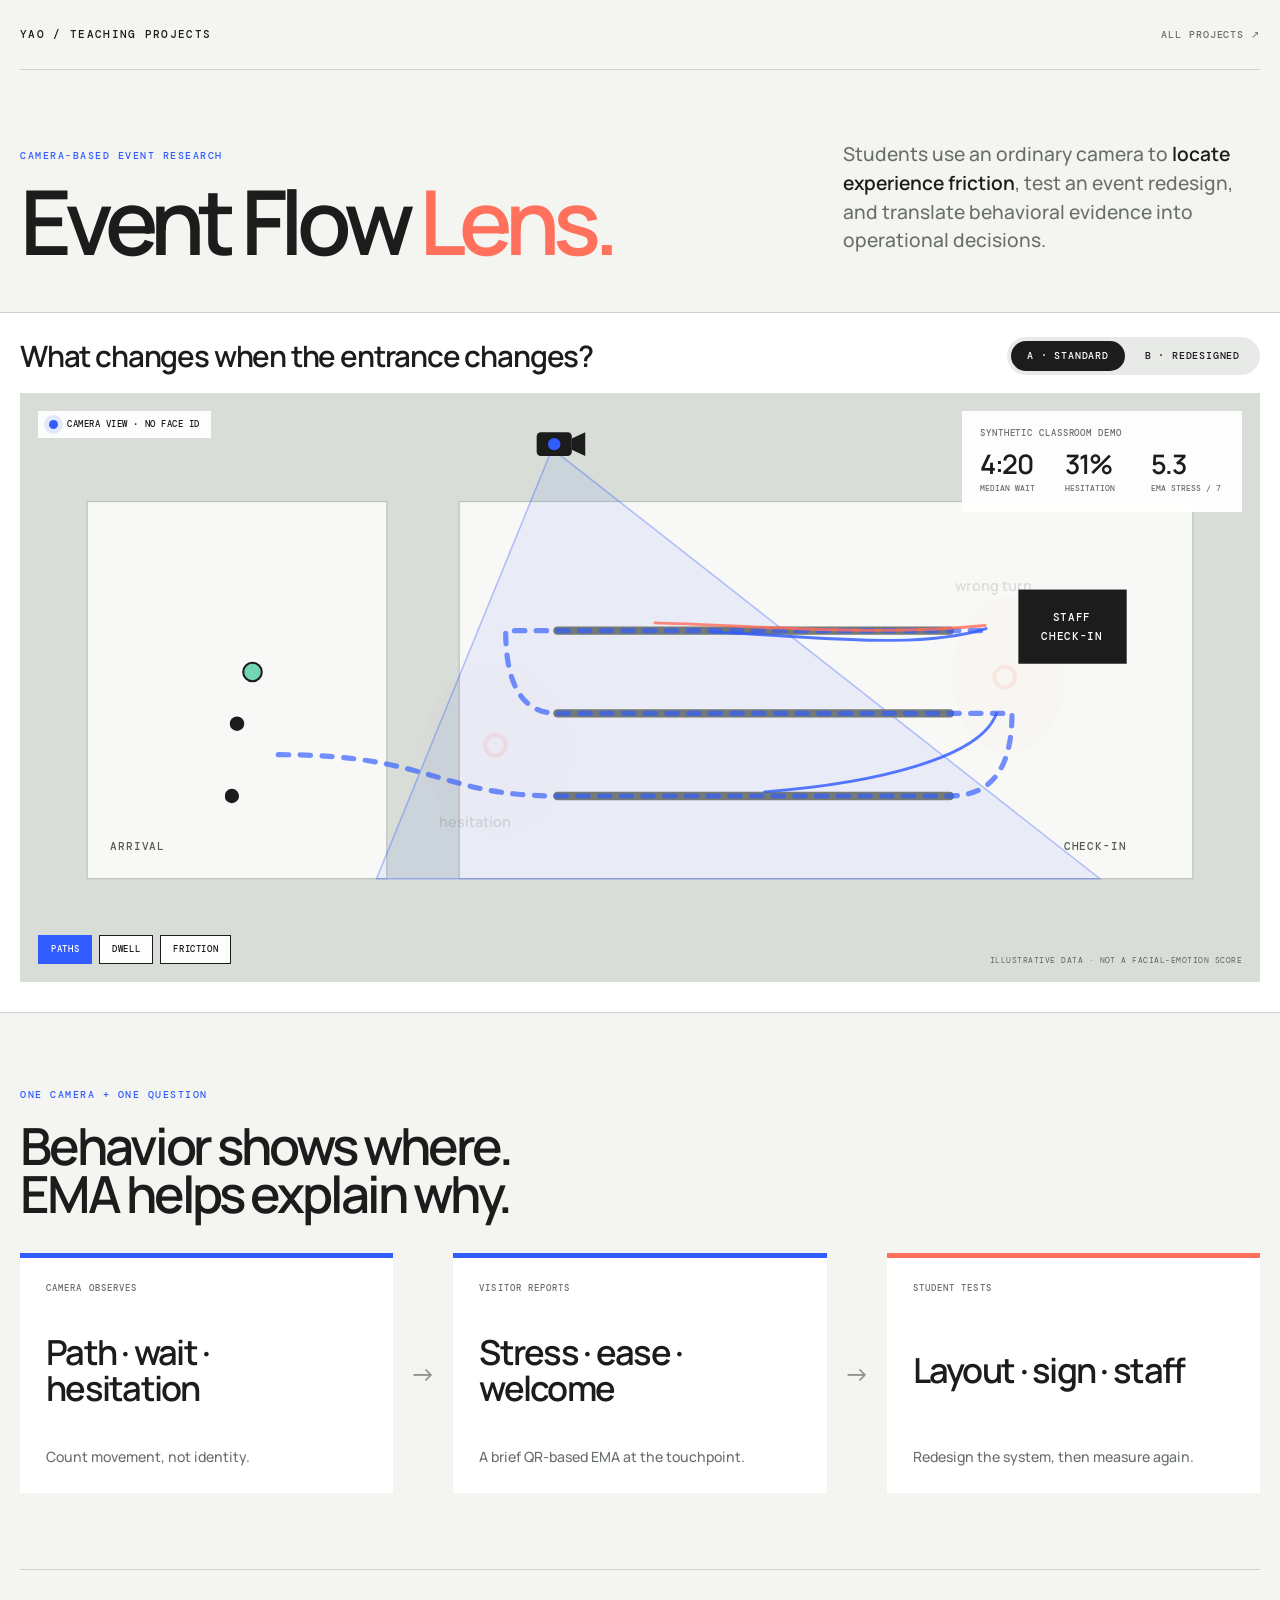
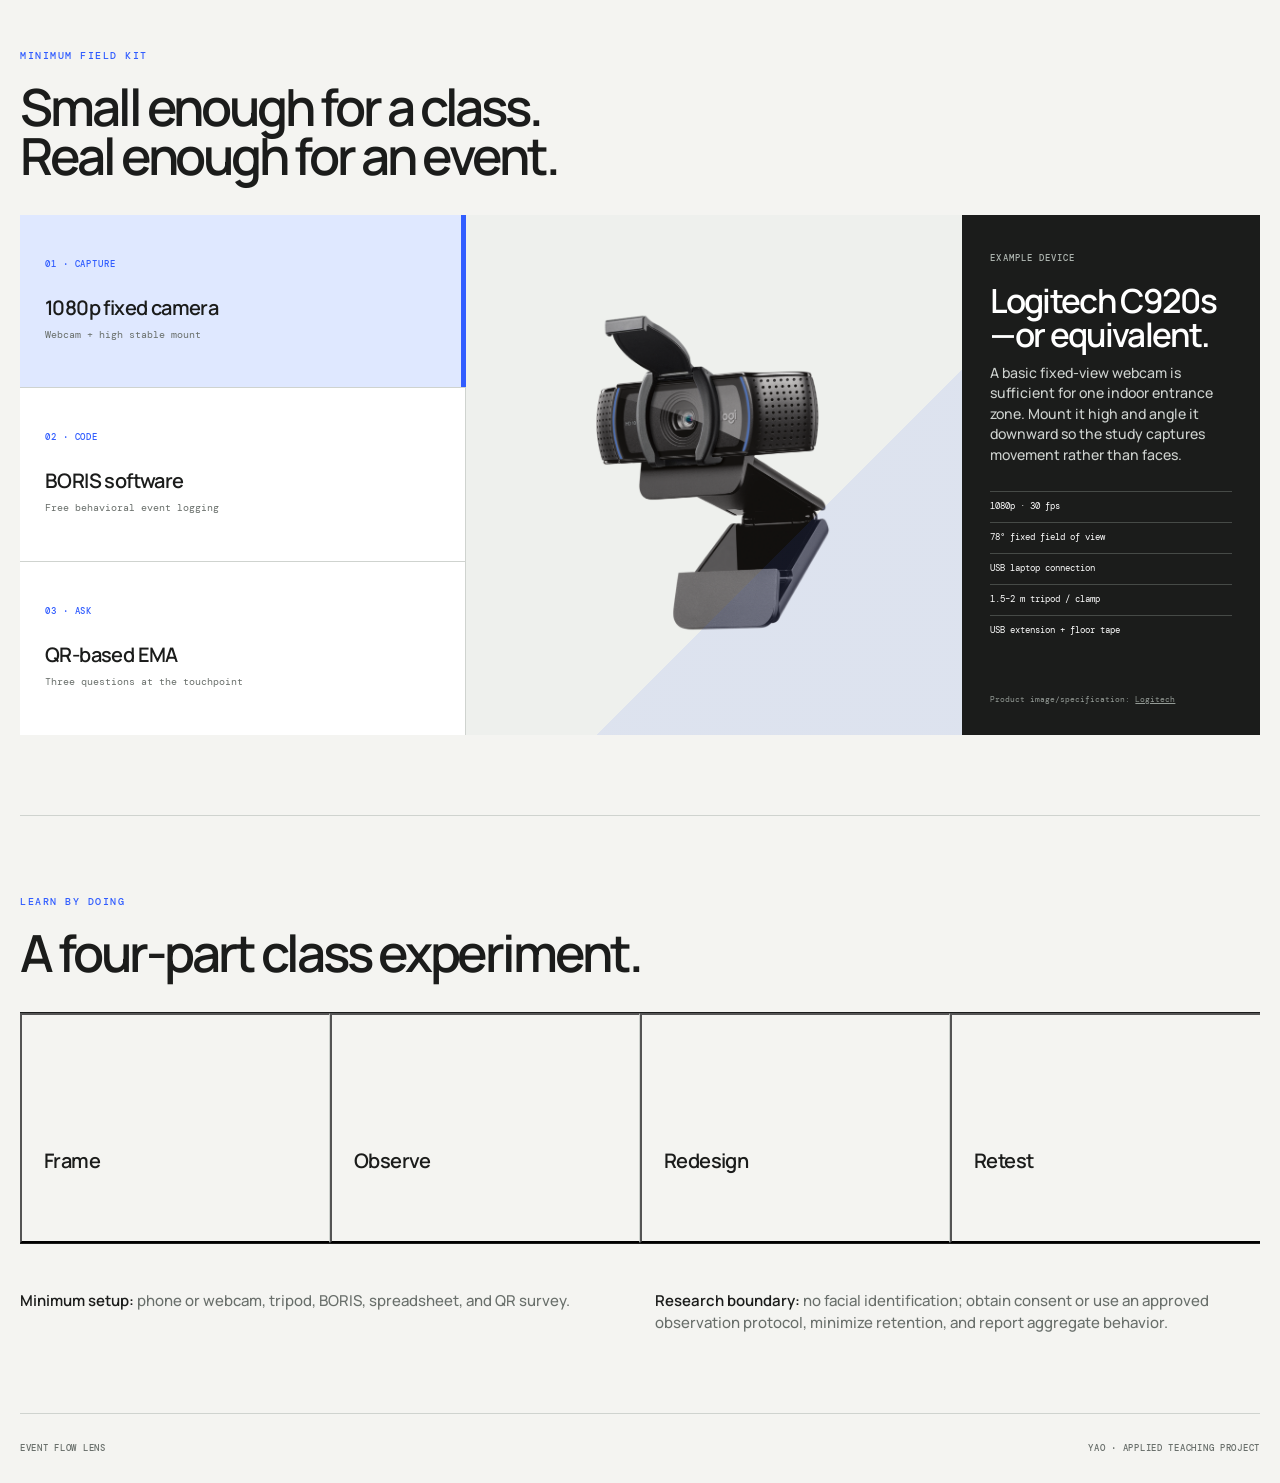
==== event-flow-lens/index.html @ 6ca7203f "Add accessible experience and event flow teaching labs" ====
<!doctype html>
<html lang="en">
<head>
  <meta charset="utf-8">
  <meta name="viewport" content="width=device-width, initial-scale=1">
  <meta name="description" content="Event Flow Lens is a camera-based teaching project for measuring visitor flow, experience friction, and event redesign outcomes.">
  <title>Event Flow Lens — Yao</title>
  <style>
    @import url('https://fonts.googleapis.com/css2?family=DM+Mono:wght@400;500&family=Manrope:wght@400;500;600;700&display=swap');
    :root{--ink:#1b1c1b;--muted:#696f6b;--paper:#f4f4f1;--white:#fff;--line:#cfd3cf;--blue:#315dff;--coral:#ff705d;--mint:#72d6b2;--soft-blue:#dfe8ff;--soft-coral:#ffe1dc}
    *{box-sizing:border-box}
    html{scroll-behavior:smooth}
    body{margin:0;background:var(--paper);color:var(--ink);font:500 15px/1.45 Manrope,Arial,sans-serif}
    button,a{font:inherit}
    button{color:inherit}
    .page{width:min(1380px,calc(100% - 40px));margin:auto}
    .topbar{height:70px;display:flex;align-items:center;justify-content:space-between;border-bottom:1px solid var(--line)}
    .brand{color:inherit;text-decoration:none;font:500 11px/1 DM Mono,monospace;letter-spacing:.12em;text-transform:uppercase}
    .back{color:var(--muted);text-decoration:none;font:500 10px/1 DM Mono,monospace;letter-spacing:.09em;text-transform:uppercase}
    .back:hover,.back:focus-visible{color:var(--ink)}
    .hero{display:grid;grid-template-columns:minmax(0,1.3fr) minmax(260px,.7fr);gap:48px;align-items:end;padding:70px 0 52px}
    .eyebrow{margin:0 0 20px;font:500 10px/1.2 DM Mono,monospace;letter-spacing:.15em;text-transform:uppercase;color:var(--blue)}
    h1{margin:0;max-width:850px;font-size:clamp(3.2rem,7vw,7.5rem);line-height:.87;letter-spacing:-.075em;font-weight:600}
    h1 span{color:var(--coral)}
    .hero-copy{max-width:440px;margin:0 0 5px;color:var(--muted);font-size:clamp(1rem,1.5vw,1.28rem);line-height:1.5}
    .hero-copy strong{color:var(--ink);font-weight:600}

    .lab{background:var(--white);border-top:1px solid var(--line);border-bottom:1px solid var(--line)}
    .lab-inner{padding:24px 0 30px}
    .lab-head{display:flex;justify-content:space-between;align-items:center;gap:20px;margin-bottom:18px}
    .question{margin:0;font-size:clamp(1.35rem,2.3vw,2.15rem);line-height:1.1;letter-spacing:-.04em;font-weight:600}
    .toggle{display:flex;gap:4px;background:#e8eae7;padding:4px;border-radius:999px}
    .toggle button{border:0;background:transparent;border-radius:999px;padding:10px 16px;cursor:pointer;font:500 10px/1 DM Mono,monospace;letter-spacing:.08em;text-transform:uppercase}
    .toggle button[aria-pressed="true"]{background:var(--ink);color:#fff}
    .stage{position:relative;min-height:570px;background:#e9ece8;overflow:hidden;isolation:isolate}
    .stage svg{display:block;width:100%;height:auto;min-height:570px}
    .zone{fill:#f8f8f6;stroke:#bdc4be;stroke-width:1.2}
    .road{fill:#d8ddd8}
    .barrier{stroke:#747b76;stroke-width:8;stroke-linecap:round}
    .barrier-soft{stroke:#aab0ab;stroke-width:4;stroke-linecap:round}
    .route{fill:none;stroke:var(--blue);stroke-width:5;stroke-linecap:round;stroke-dasharray:10 11;opacity:.68}
    .route.access{stroke:var(--mint);stroke-width:7}
    .path-person{fill:none;stroke:var(--blue);stroke-width:2.8;stroke-linecap:round;opacity:.82;stroke-dasharray:520;stroke-dashoffset:520;animation:draw-path 4.6s ease-in-out infinite}
    .path-person.alt{stroke:var(--coral);animation-delay:-1.55s}
    .path-person.third{animation-delay:-3.05s}
    .camera-cone{fill:rgba(49,93,255,.08);stroke:rgba(49,93,255,.35);stroke-width:1.5}
    .camera-body{fill:var(--ink)}
    .camera-lens{fill:var(--blue)}
    .sign{fill:var(--blue)}
    .sign-text{fill:#fff;font:500 11px DM Mono,monospace;letter-spacing:.06em}
    .map-label{fill:#555c57;font:500 11px DM Mono,monospace;letter-spacing:.08em}
    .map-note{fill:var(--ink);font:600 14px Manrope,Arial,sans-serif}
    .flow-dot{fill:var(--ink)}
    .wheel{fill:var(--mint);stroke:var(--ink);stroke-width:2}
    .friction-ring{fill:none;stroke:var(--coral);stroke-width:4;animation:ring 2.2s ease-out infinite;transform-origin:center}
    .dwell{fill:var(--coral);opacity:.16}
    .standard-only,.redesign-only{transition:opacity .35s ease,transform .45s ease}
    .stage[data-mode="standard"] .redesign-only{opacity:0;pointer-events:none;transform:translateY(8px)}
    .stage[data-mode="redesign"] .standard-only{opacity:0;pointer-events:none;transform:translateY(8px)}
    .stage[data-layer="paths"] .dwell-layer,.stage[data-layer="paths"] .friction-layer{opacity:.12}
    .stage[data-layer="dwell"] .paths-layer,.stage[data-layer="dwell"] .friction-layer{opacity:.12}
    .stage[data-layer="friction"] .paths-layer,.stage[data-layer="friction"] .dwell-layer{opacity:.12}
    .paths-layer,.dwell-layer,.friction-layer{transition:opacity .25s}
    .map-controls{position:absolute;z-index:4;left:18px;bottom:18px;display:flex;gap:7px;flex-wrap:wrap}
    .layer-button{border:1px solid var(--ink);background:rgba(255,255,255,.93);padding:9px 12px;cursor:pointer;font:500 9px/1 DM Mono,monospace;letter-spacing:.07em;text-transform:uppercase}
    .layer-button[aria-pressed="true"]{background:var(--blue);border-color:var(--blue);color:#fff}
    .camera-key{position:absolute;z-index:4;top:18px;left:18px;display:flex;align-items:center;gap:9px;background:rgba(255,255,255,.93);padding:9px 11px;font:500 9px/1 DM Mono,monospace;letter-spacing:.06em;text-transform:uppercase}
    .camera-key i{width:9px;height:9px;border-radius:50%;background:var(--blue);box-shadow:0 0 0 5px rgba(49,93,255,.12)}
    .readout{position:absolute;z-index:4;right:18px;top:18px;width:min(280px,calc(100% - 36px));background:rgba(255,255,255,.95);padding:18px}
    .readout-label{margin:0 0 13px;color:var(--muted);font:500 9px/1 DM Mono,monospace;letter-spacing:.1em;text-transform:uppercase}
    .metrics{display:grid;grid-template-columns:repeat(3,1fr);gap:12px}
    .metric b{display:block;font-size:clamp(1.15rem,2.1vw,1.75rem);line-height:1;letter-spacing:-.05em;font-weight:600}
    .metric small{display:block;margin-top:6px;color:var(--muted);font:500 8px/1.2 DM Mono,monospace;text-transform:uppercase}
    .demo-note{position:absolute;right:18px;bottom:18px;color:#606661;font:400 8px/1 DM Mono,monospace;letter-spacing:.06em;text-transform:uppercase}
    @keyframes draw-path{0%{stroke-dashoffset:520;opacity:0}15%{opacity:.85}62%,100%{stroke-dashoffset:0}}
    @keyframes ring{0%{r:10;opacity:1}80%,100%{r:28;opacity:0}}

    .bridge{padding:76px 0}
    .bridge h2,.teach h2{margin:0 0 36px;font-size:clamp(2rem,4vw,4rem);line-height:.94;letter-spacing:-.06em;font-weight:600}
    .evidence{display:grid;grid-template-columns:1fr 60px 1fr 60px 1fr;align-items:stretch}
    .evidence-block{min-height:240px;padding:26px;background:var(--white);display:flex;flex-direction:column;justify-content:space-between;border-top:5px solid var(--blue)}
    .evidence-block:nth-of-type(3){border-color:var(--coral)}
    .evidence-block:nth-of-type(5){border-color:var(--mint)}
    .evidence-kicker{font:500 9px/1 DM Mono,monospace;letter-spacing:.12em;text-transform:uppercase;color:var(--muted)}
    .evidence-big{margin:0;font-size:clamp(1.45rem,2.7vw,2.5rem);line-height:1.05;letter-spacing:-.05em;font-weight:600}
    .evidence-small{color:var(--muted);font-size:.88rem}
    .arrow{display:grid;place-items:center;font-size:1.6rem;color:#8e948f}

    .kit{padding:80px 0;border-top:1px solid var(--line)}
    .kit h2{margin:0 0 36px;font-size:clamp(2rem,4vw,4rem);line-height:.94;letter-spacing:-.06em;font-weight:600}
    .kit-layout{display:grid;grid-template-columns:minmax(260px,.72fr) minmax(0,1.28fr);min-height:520px;background:var(--white)}
    .kit-menu{display:flex;flex-direction:column;border-right:1px solid var(--line)}
    .kit-button{position:relative;flex:1;min-height:140px;padding:24px 25px;border:0;border-bottom:1px solid var(--line);background:transparent;text-align:left;cursor:pointer}
    .kit-button:last-child{border-bottom:0}
    .kit-button:hover,.kit-button:focus-visible,.kit-button[aria-pressed="true"]{background:var(--soft-blue)}
    .kit-button[aria-pressed="true"]:after{content:"";position:absolute;right:-1px;top:0;bottom:0;width:5px;background:var(--blue)}
    .kit-number{display:block;margin-bottom:24px;color:var(--blue);font:500 9px/1 DM Mono,monospace;letter-spacing:.1em}
    .kit-button b{display:block;font-size:1.25rem;font-weight:600;letter-spacing:-.03em}
    .kit-button small{display:block;margin-top:6px;color:var(--muted);font:400 10px/1.45 DM Mono,monospace}
    .kit-view{position:relative;min-height:520px;overflow:hidden;background:#eceeeb}
    .kit-panel{position:absolute;inset:0;display:grid;grid-template-columns:minmax(0,1.25fr) minmax(240px,.75fr);opacity:0;pointer-events:none;transform:translateY(10px);transition:opacity .3s,transform .45s}
    .kit-panel.is-active{opacity:1;pointer-events:auto;transform:none}
    .kit-photo{position:relative;min-height:520px;display:grid;place-items:center;overflow:hidden;background:#eef0ed}
    .kit-photo img{display:block;width:100%;height:100%;object-fit:contain;padding:34px}
    .kit-photo.software img{object-fit:cover;object-position:center top;padding:0}
    .kit-photo:after{content:"";position:absolute;inset:0;pointer-events:none;background:linear-gradient(135deg,transparent 64%,rgba(49,93,255,.09) 64%)}
    .kit-details{padding:30px 28px;display:flex;flex-direction:column;justify-content:space-between;background:var(--ink);color:#fff}
    .kit-type{font:500 9px/1 DM Mono,monospace;letter-spacing:.12em;text-transform:uppercase;color:#aeb5b0}
    .kit-details h3{margin:18px 0 12px;font-size:clamp(1.5rem,2.6vw,2.45rem);line-height:1;letter-spacing:-.05em;font-weight:600}
    .kit-details p{margin:0;color:#cdd1ce;font-size:.88rem}
    .specs{margin:26px 0 0;padding:0;list-style:none;font:400 9px/1.55 DM Mono,monospace;color:#fff}
    .specs li{padding:8px 0;border-top:1px solid #464a47}
    .source{color:#949b96;font:400 8px/1.4 DM Mono,monospace}
    .source a{color:inherit}
    .phone{width:230px;height:410px;border:10px solid var(--ink);border-radius:31px;background:#fff;box-shadow:18px 22px 0 var(--soft-coral);display:flex;flex-direction:column;align-items:center;justify-content:center;gap:23px}
    .phone:before{content:"";width:62px;height:7px;border-radius:99px;background:var(--ink)}
    .qr{width:116px;height:116px;background:conic-gradient(from 90deg at 25% 25%,var(--ink) 0 25%,transparent 0 50%,var(--ink) 0 75%,transparent 0),conic-gradient(from 0deg at 75% 75%,var(--ink) 0 25%,transparent 0 50%,var(--ink) 0 75%,transparent 0);background-size:29px 29px;border:8px solid #fff;box-shadow:0 0 0 2px var(--ink)}
    .phone span{font:500 10px/1.5 DM Mono,monospace;text-align:center;letter-spacing:.05em}
    .teach{padding:80px 0;border-top:1px solid var(--line)}
    .steps{display:grid;grid-template-columns:repeat(4,1fr);border-top:1px solid var(--ink);border-bottom:1px solid var(--ink)}
    .step{min-height:230px;padding:24px 22px;border-right:1px solid var(--line);cursor:pointer;background:transparent;text-align:left}
    .step:last-child{border-right:0}
    .step:hover,.step:focus-visible,.step[aria-expanded="true"]{background:var(--white)}
    .step-no{display:block;margin-bottom:65px;font:500 10px/1 DM Mono,monospace;color:var(--blue)}
    .step b{display:block;font-size:1.25rem;letter-spacing:-.03em;font-weight:600}
    .step span{display:block;max-height:0;margin-top:0;overflow:hidden;color:var(--muted);font-size:.86rem;opacity:0;transition:max-height .3s,opacity .3s,margin .3s}
    .step[aria-expanded="true"] span{max-height:90px;margin-top:10px;opacity:1}
    .method{display:grid;grid-template-columns:1fr 1fr;gap:30px;margin-top:46px}
    .method p{margin:0;color:var(--muted);max-width:610px}
    .method strong{color:var(--ink);font-weight:600}
    .footer{height:70px;display:flex;justify-content:space-between;align-items:center;border-top:1px solid var(--line);font:500 9px/1 DM Mono,monospace;color:var(--muted);letter-spacing:.08em;text-transform:uppercase}

    @media(max-width:900px){.hero{grid-template-columns:1fr}.stage{min-height:520px}.stage svg{min-height:520px}.evidence{grid-template-columns:1fr}.arrow{height:42px;transform:rotate(90deg)}.kit-layout{grid-template-columns:1fr}.kit-menu{display:grid;grid-template-columns:repeat(3,1fr);border-right:0;border-bottom:1px solid var(--line)}.kit-button{min-height:150px;border-right:1px solid var(--line);border-bottom:0}.kit-button:last-child{border-right:0}.kit-button[aria-pressed="true"]:after{left:0;right:0;top:auto;bottom:-1px;width:auto;height:5px}.steps{grid-template-columns:repeat(2,1fr)}.step:nth-child(2){border-right:0}.step:nth-child(-n+2){border-bottom:1px solid var(--line)}}
    @media(max-width:620px){.page{width:min(100% - 22px,1380px)}.hero{padding:46px 0 36px;gap:24px}.lab-head{align-items:flex-start;flex-direction:column}.stage{min-height:610px}.stage svg{min-height:610px;transform:scale(1.3);transform-origin:50% 63%}.readout{left:12px;right:12px;top:48px;width:auto}.camera-key{top:12px;left:12px}.metrics{gap:7px}.map-controls{left:12px;bottom:12px}.demo-note{display:none}.bridge,.kit,.teach{padding:55px 0}.kit-menu{grid-template-columns:1fr}.kit-button{min-height:auto;border-right:0;border-bottom:1px solid var(--line);padding:18px}.kit-number{margin-bottom:8px}.kit-layout,.kit-view,.kit-photo{min-height:690px}.kit-panel{grid-template-columns:1fr;grid-template-rows:390px 1fr}.kit-photo{min-height:390px}.kit-details{min-height:300px}.steps{grid-template-columns:1fr}.step{min-height:auto;border-right:0;border-bottom:1px solid var(--line)}.step:last-child{border-bottom:0}.step-no{margin-bottom:28px}.method{grid-template-columns:1fr}.footer{height:auto;padding:25px 0;gap:16px;align-items:flex-start;flex-direction:column}}
    @media(prefers-reduced-motion:reduce){*{animation:none!important;transition:none!important}html{scroll-behavior:auto}}
  </style>
</head>
<body>
  <div class="page">
    <header class="topbar"><a class="brand" href="../index.html">Yao / Teaching projects</a><a class="back" href="../index.html">All projects ↗</a></header>
    <section class="hero">
      <div><p class="eyebrow">Camera-based event research</p><h1>Event Flow <span>Lens.</span></h1></div>
      <p class="hero-copy">Students use an ordinary camera to <strong>locate experience friction</strong>, test an event redesign, and translate behavioral evidence into operational decisions.</p>
    </section>
  </div>

  <section class="lab" aria-labelledby="lab-question">
    <div class="page lab-inner">
      <div class="lab-head">
        <h2 class="question" id="lab-question">What changes when the entrance changes?</h2>
        <div class="toggle" aria-label="Entrance design">
          <button type="button" data-mode="standard" aria-pressed="true">A · Standard</button>
          <button type="button" data-mode="redesign" aria-pressed="false">B · Redesigned</button>
        </div>
      </div>
      <div class="stage" data-mode="standard" data-layer="paths">
        <div class="camera-key"><i aria-hidden="true"></i>Camera view · no face ID</div>
        <div class="readout" aria-live="polite">
          <p class="readout-label">Synthetic classroom demo</p>
          <div class="metrics">
            <div class="metric"><b id="waitValue">4:20</b><small>median wait</small></div>
            <div class="metric"><b id="hesitateValue">31%</b><small>hesitation</small></div>
            <div class="metric"><b id="stressValue">5.3</b><small>EMA stress / 7</small></div>
          </div>
        </div>
        <svg viewBox="0 0 1200 570" role="img" aria-labelledby="mapTitle mapDesc">
          <title id="mapTitle">Animated comparison of a standard and redesigned event entrance</title>
          <desc id="mapDesc">A top-down camera view shows visitor paths, dwell areas, hesitation, queue barriers, check-in, and an accessible route.</desc>
          <rect class="road" x="0" y="0" width="1200" height="570"/>
          <rect class="zone" x="65" y="105" width="290" height="365"/>
          <rect class="zone" x="425" y="105" width="710" height="365"/>
          <text class="map-label" x="87" y="442">ARRIVAL</text>
          <text class="map-label" x="1010" y="442">CHECK-IN</text>
          <polygon class="camera-cone" points="515,54 345,470 1045,470"/>
          <g transform="translate(500 38)"><rect class="camera-body" x="0" y="0" width="34" height="23" rx="4"/><circle class="camera-lens" cx="17" cy="11.5" r="6"/><path class="camera-body" d="M34 6l13-6v23l-13-6z"/></g>

          <g class="standard-only">
            <line class="barrier" x1="520" y1="390" x2="900" y2="390"/>
            <line class="barrier" x1="520" y1="310" x2="900" y2="310"/>
            <line class="barrier" x1="520" y1="230" x2="900" y2="230"/>
            <path class="route" d="M250 350 C400 350 405 390 520 390 L900 390 Q960 390 960 310 L520 310 Q470 310 470 230 L940 230"/>
            <g class="dwell-layer"><ellipse class="dwell" cx="462" cy="345" rx="72" ry="82"/><ellipse class="dwell" cx="957" cy="273" rx="55" ry="76"/></g>
            <g class="paths-layer">
              <path class="path-person" d="M210 320 C345 316 410 370 458 343 C505 315 476 268 528 247 C630 205 826 262 935 228"/>
              <path class="path-person alt" d="M205 390 C335 388 449 370 466 334 C485 293 429 281 470 245 C526 196 742 244 934 225"/>
              <path class="path-person third" d="M225 270 C360 270 411 315 458 338 C505 362 515 390 641 389 C774 389 927 363 945 310"/>
            </g>
            <g class="friction-layer"><circle class="friction-ring" cx="460" cy="341" r="10"/><text class="map-note" x="405" y="420">hesitation</text><circle class="friction-ring" cx="953" cy="275" r="10"/><text class="map-note" x="905" y="192">wrong turn</text></g>
            <circle class="flow-dot" cx="210" cy="320" r="7"/><circle class="flow-dot" cx="205" cy="390" r="7"/><circle class="wheel" cx="225" cy="270" r="9"/>
          </g>

          <g class="redesign-only">
            <line class="barrier-soft" x1="520" y1="355" x2="930" y2="355"/>
            <line class="barrier-soft" x1="520" y1="275" x2="930" y2="275"/>
            <rect class="sign" x="410" y="154" width="126" height="38" rx="3"/><text class="sign-text" x="473" y="178" text-anchor="middle">CHECK-IN →</text>
            <rect x="410" y="204" width="126" height="38" rx="3" fill="#72d6b2"/><text class="sign-text" x="473" y="228" text-anchor="middle" fill="#1b1c1b">ACCESS →</text>
            <path class="route" d="M215 335 C350 335 420 318 520 315 L940 315"/>
            <path class="route access" d="M220 410 C350 410 430 395 540 395 L940 395"/>
            <g class="dwell-layer"><ellipse cx="484" cy="323" rx="35" ry="36" fill="#315dff" opacity=".09"/></g>
            <g class="paths-layer">
              <path class="path-person" d="M210 300 C353 305 430 316 535 315 L940 315"/>
              <path class="path-person alt" d="M210 360 C350 355 443 335 540 335 L940 335"/>
              <path class="path-person third" d="M220 410 C350 410 430 395 540 395 L940 395"/>
            </g>
            <g class="friction-layer"><circle cx="482" cy="324" r="10" fill="#72d6b2"/><text class="map-note" x="438" y="375">clear choice</text></g>
            <circle class="flow-dot" cx="210" cy="300" r="7"/><circle class="flow-dot" cx="210" cy="360" r="7"/><circle class="wheel" cx="220" cy="410" r="9"/>
          </g>
          <rect x="966" y="190" width="105" height="72" fill="#1b1c1b"/><text class="sign-text" x="1018" y="221" text-anchor="middle">STAFF</text><text class="sign-text" x="1018" y="239" text-anchor="middle">CHECK-IN</text>
        </svg>
        <div class="map-controls" aria-label="Evidence layer">
          <button class="layer-button" type="button" data-layer="paths" aria-pressed="true">Paths</button>
          <button class="layer-button" type="button" data-layer="dwell" aria-pressed="false">Dwell</button>
          <button class="layer-button" type="button" data-layer="friction" aria-pressed="false">Friction</button>
        </div>
        <span class="demo-note">Illustrative data · not a facial-emotion score</span>
      </div>
    </div>
  </section>

  <main class="page">
    <section class="bridge" aria-labelledby="bridge-title">
      <p class="eyebrow">One camera + one question</p>
      <h2 id="bridge-title">Behavior shows where.<br>EMA helps explain why.</h2>
      <div class="evidence">
        <article class="evidence-block"><span class="evidence-kicker">Camera observes</span><p class="evidence-big">Path · wait · hesitation</p><span class="evidence-small">Count movement, not identity.</span></article>
        <div class="arrow" aria-hidden="true">→</div>
        <article class="evidence-block"><span class="evidence-kicker">Visitor reports</span><p class="evidence-big">Stress · ease · welcome</p><span class="evidence-small">A brief QR-based EMA at the touchpoint.</span></article>
        <div class="arrow" aria-hidden="true">→</div>
        <article class="evidence-block"><span class="evidence-kicker">Student tests</span><p class="evidence-big">Layout · sign · staff</p><span class="evidence-small">Redesign the system, then measure again.</span></article>
      </div>
    </section>

    <section class="kit" aria-labelledby="kit-title">
      <p class="eyebrow">Minimum field kit</p>
      <h2 id="kit-title">Small enough for a class.<br>Real enough for an event.</h2>
      <div class="kit-layout">
        <div class="kit-menu" aria-label="Field kit components">
          <button class="kit-button" type="button" data-kit="capture" aria-pressed="true"><span class="kit-number">01 · CAPTURE</span><b>1080p fixed camera</b><small>Webcam + high stable mount</small></button>
          <button class="kit-button" type="button" data-kit="code" aria-pressed="false"><span class="kit-number">02 · CODE</span><b>BORIS software</b><small>Free behavioral event logging</small></button>
          <button class="kit-button" type="button" data-kit="ask" aria-pressed="false"><span class="kit-number">03 · ASK</span><b>QR-based EMA</b><small>Three questions at the touchpoint</small></button>
        </div>
        <div class="kit-view" aria-live="polite">
          <article class="kit-panel is-active" data-kit-panel="capture">
            <div class="kit-photo"><img src="./assets/logitech-c920s.png" alt="Logitech C920s Full HD webcam with privacy shutter"></div>
            <div class="kit-details"><div><span class="kit-type">Example device</span><h3>Logitech C920s—or equivalent.</h3><p>A basic fixed-view webcam is sufficient for one indoor entrance zone. Mount it high and angle it downward so the study captures movement rather than faces.</p><ul class="specs"><li>1080p · 30 fps</li><li>78° fixed field of view</li><li>USB laptop connection</li><li>1.5–2 m tripod / clamp</li><li>USB extension + floor tape</li></ul></div><span class="source">Product image/specification: <a href="https://www.logitech.com/en-us/shop/p/c920s-pro-hd-webcam">Logitech</a></span></div>
          </article>
          <article class="kit-panel" data-kit-panel="code">
            <div class="kit-photo software"><img src="./assets/boris-coding-map.jpg" alt="Official BORIS behavior coding map interface screenshot"></div>
            <div class="kit-details"><div><span class="kit-type">Free software</span><h3>BORIS.</h3><p>Students define the behaviors first, then log when they happen while reviewing video. No programming is required for the core exercise.</p><ul class="specs"><li>Mark observation zones</li><li>Code wait start / stop</li><li>Log hesitation and wrong turns</li><li>Export events to CSV</li><li>Windows · macOS · Linux</li></ul></div><span class="source">Interface image: <a href="https://www.boris.unito.it/screenshots/">BORIS official screenshots</a></span></div>
          </article>
          <article class="kit-panel" data-kit-panel="ask">
            <div class="kit-photo"><div class="phone" aria-hidden="true"><div class="qr"></div><span>How stressful was<br>this entry?<br><strong>1 — 7</strong></span></div></div>
            <div class="kit-details"><div><span class="kit-type">Simple software</span><h3>Qualtrics—or a campus-approved form.</h3><p>Place the QR prompt immediately after the observed zone. Keep it brief so the answer refers to the same moment recorded by the camera.</p><ul class="specs"><li>Stress · 1–7</li><li>Ease · 1–7</li><li>Welcome · 1–7</li><li>Timestamp for matching</li><li>No name required</li></ul></div><span class="source">Use the institution's approved survey and data-retention protocol.</span></div>
          </article>
        </div>
      </div>
    </section>

    <section class="teach" aria-labelledby="teach-title">
      <p class="eyebrow">Learn by doing</p>
      <h2 id="teach-title">A four-part class experiment.</h2>
      <div class="steps">
        <button class="step" type="button" aria-expanded="false"><span class="step-no">01</span><b>Frame</b><span>Choose one event touchpoint and define observable behaviors before recording.</span></button>
        <button class="step" type="button" aria-expanded="false"><span class="step-no">02</span><b>Observe</b><span>Code paths, waits, hesitation, assistance, and abandonment with BORIS or a simple worksheet.</span></button>
        <button class="step" type="button" aria-expanded="false"><span class="step-no">03</span><b>Redesign</b><span>Change one operational element: route, sign, queue, or staff position.</span></button>
        <button class="step" type="button" aria-expanded="false"><span class="step-no">04</span><b>Retest</b><span>Compare behavior and EMA responses; turn the finding into an event decision.</span></button>
      </div>
      <div class="method">
        <p><strong>Minimum setup:</strong> phone or webcam, tripod, BORIS, spreadsheet, and QR survey.</p>
        <p><strong>Research boundary:</strong> no facial identification; obtain consent or use an approved observation protocol, minimize retention, and report aggregate behavior.</p>
      </div>
    </section>

    <footer class="footer"><span>Event Flow Lens</span><span>Yao · Applied teaching project</span></footer>
  </main>

  <script>
    const stage = document.querySelector('.stage');
    const modeButtons = [...document.querySelectorAll('[data-mode]')];
    const layerButtons = [...document.querySelectorAll('[data-layer]')];
    const metricSets = {
      standard: { wait: '4:20', hesitate: '31%', stress: '5.3' },
      redesign: { wait: '2:35', hesitate: '11%', stress: '3.1' }
    };

    function setMode(mode) {
      stage.dataset.mode = mode;
      modeButtons.forEach(button => button.setAttribute('aria-pressed', String(button.dataset.mode === mode)));
      const values = metricSets[mode];
      document.getElementById('waitValue').textContent = values.wait;
      document.getElementById('hesitateValue').textContent = values.hesitate;
      document.getElementById('stressValue').textContent = values.stress;
      stage.querySelectorAll('.path-person').forEach(path => {
        path.style.animation = 'none';
        path.getBoundingClientRect();
        path.style.animation = '';
      });
    }

    modeButtons.forEach(button => button.addEventListener('click', () => setMode(button.dataset.mode)));
    layerButtons.forEach(button => button.addEventListener('click', () => {
      stage.dataset.layer = button.dataset.layer;
      layerButtons.forEach(item => item.setAttribute('aria-pressed', String(item === button)));
    }));
    const kitButtons = [...document.querySelectorAll('[data-kit]')];
    const kitPanels = [...document.querySelectorAll('[data-kit-panel]')];
    kitButtons.forEach(button => button.addEventListener('click', () => {
      const selected = button.dataset.kit;
      kitButtons.forEach(item => item.setAttribute('aria-pressed', String(item === button)));
      kitPanels.forEach(panel => panel.classList.toggle('is-active', panel.dataset.kitPanel === selected));
    }));
    document.querySelectorAll('.step').forEach(step => step.addEventListener('click', () => {
      const open = step.getAttribute('aria-expanded') === 'true';
      document.querySelectorAll('.step').forEach(item => item.setAttribute('aria-expanded', 'false'));
      step.setAttribute('aria-expanded', String(!open));
    }));
  </script>
</body>
</html>
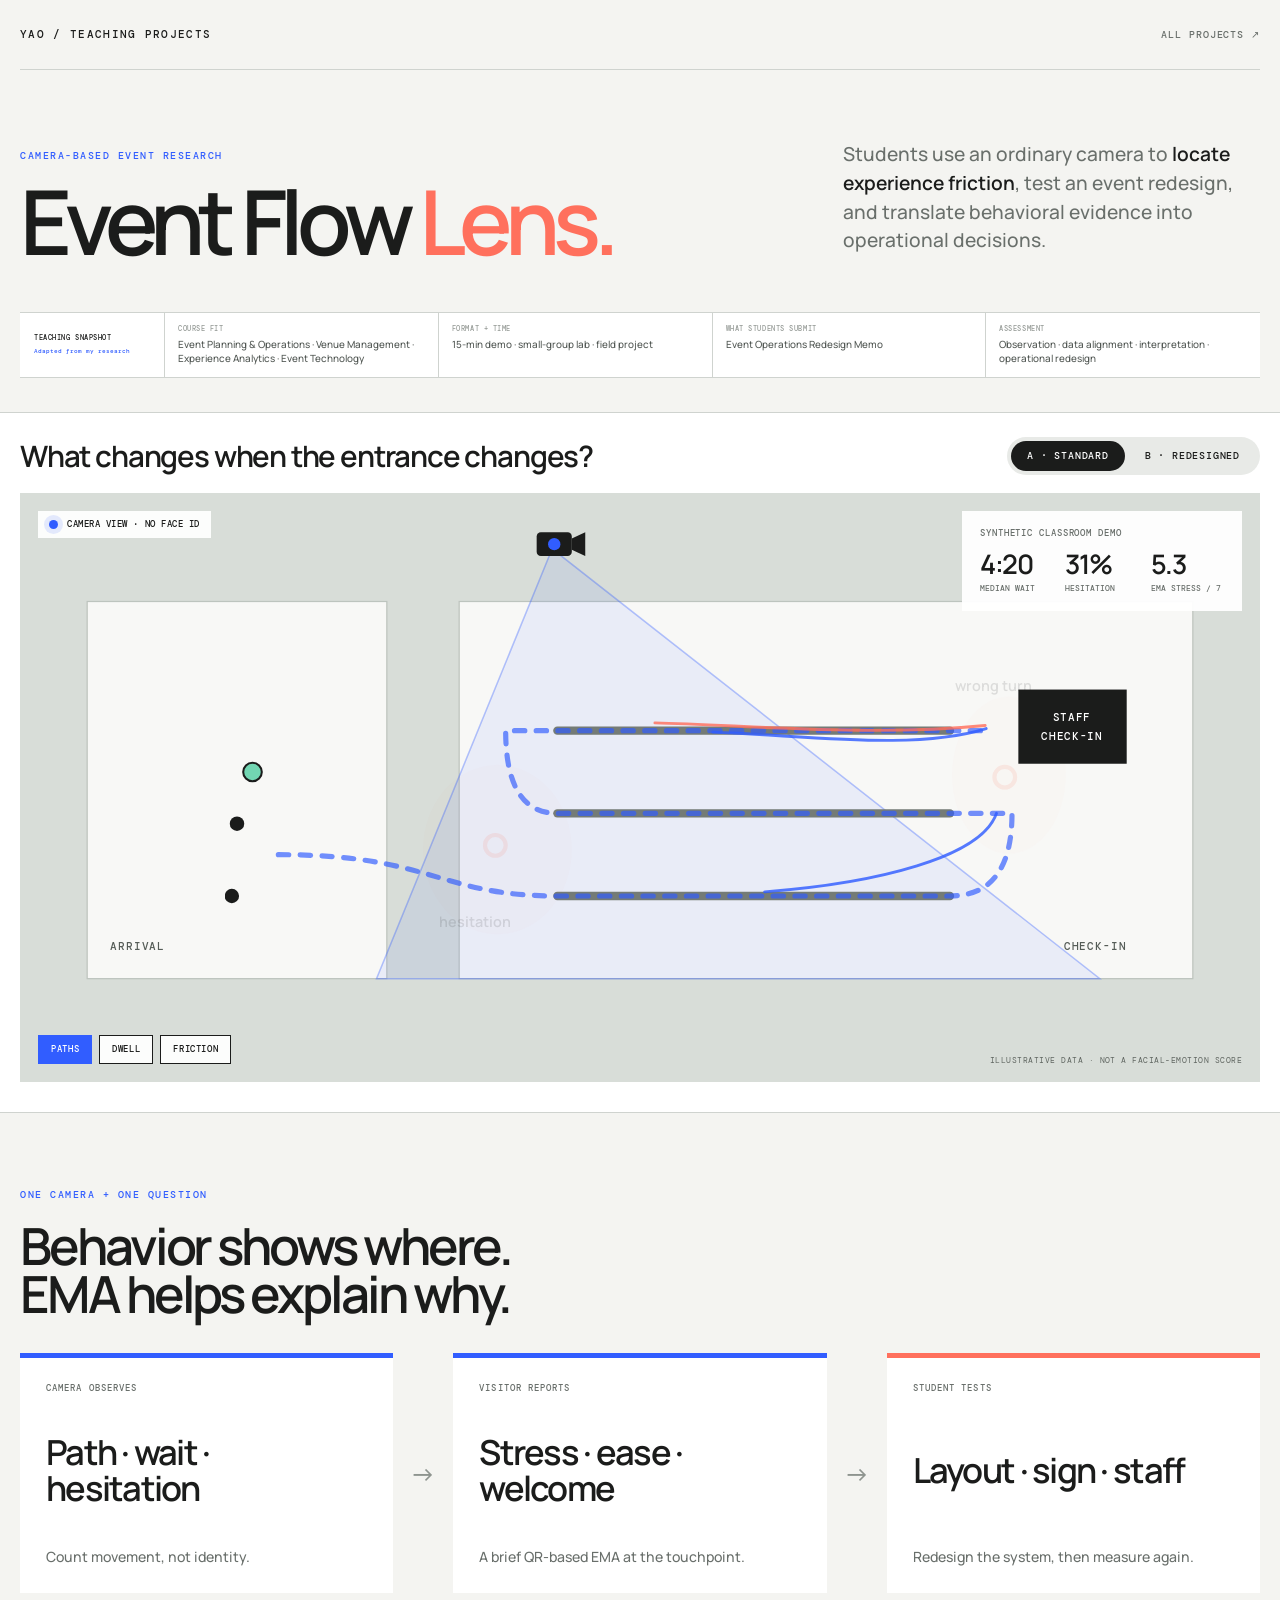
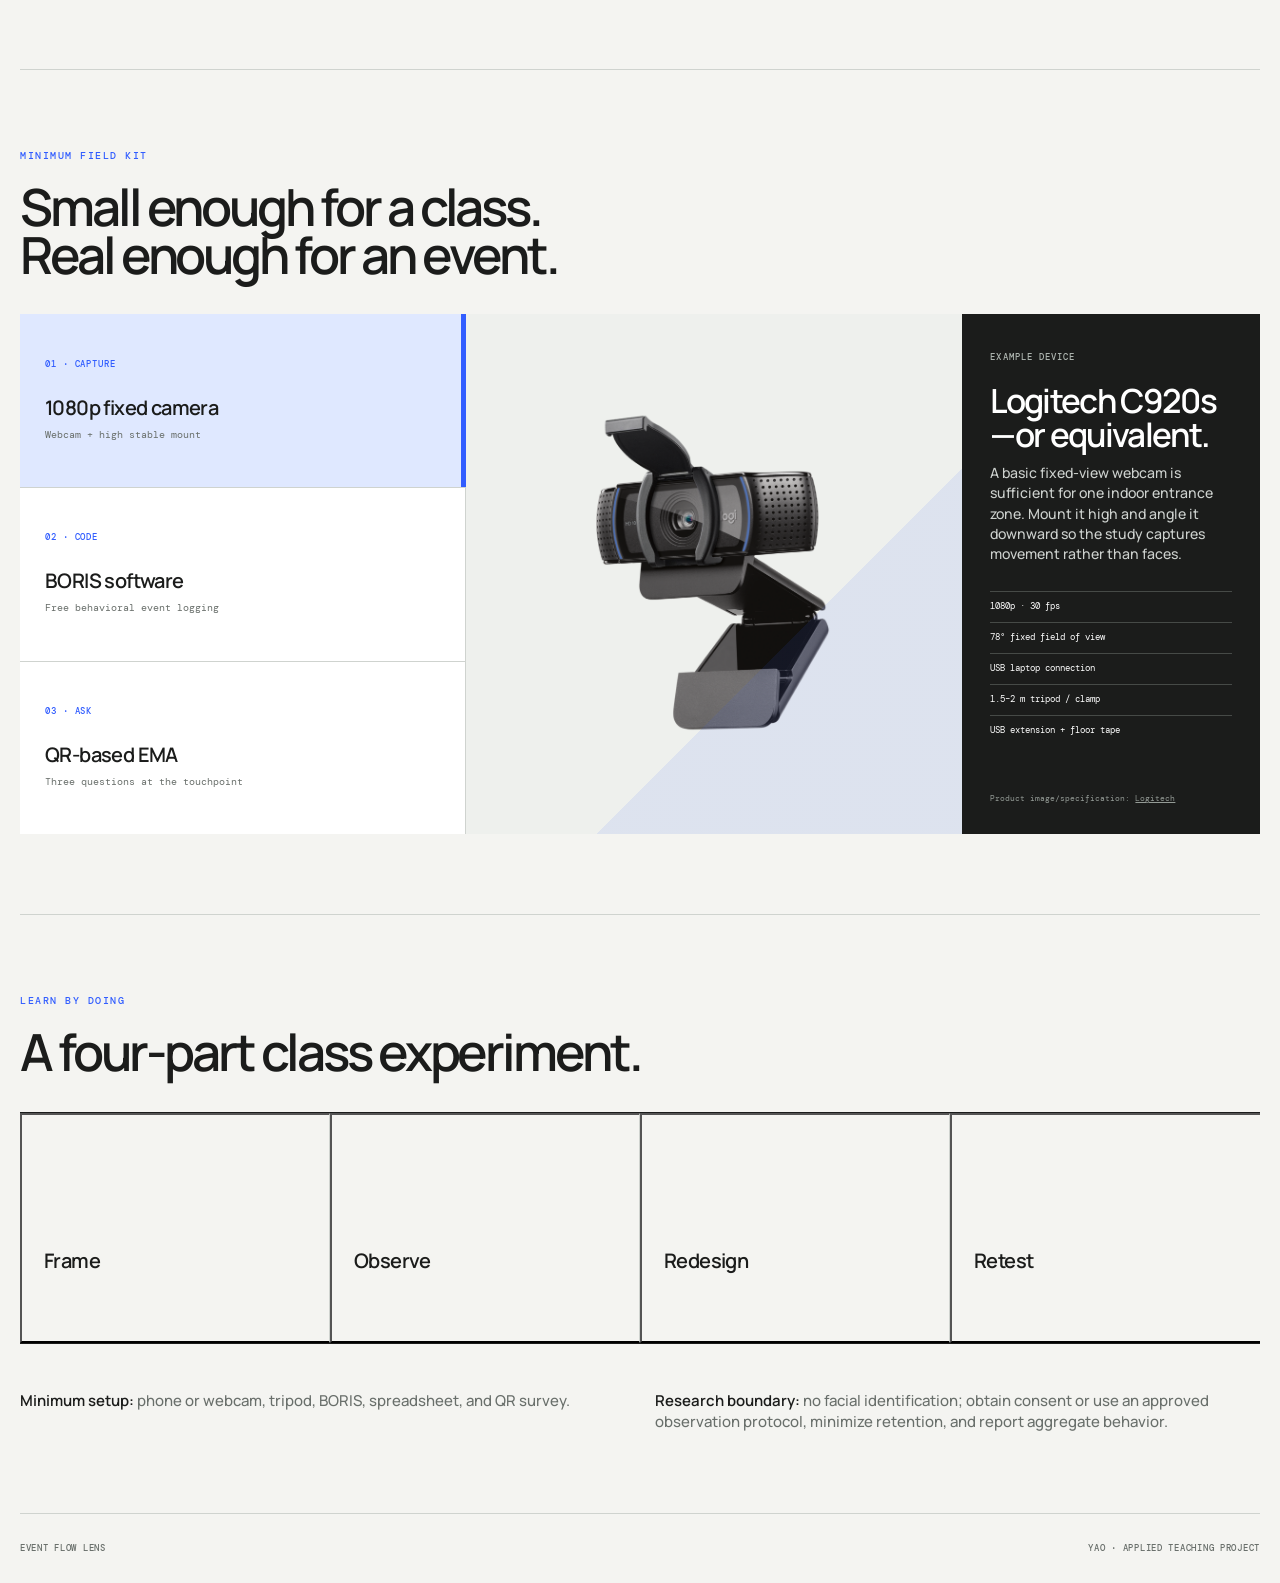
==== commit c791ad2a: "Broaden teaching project course fit" ====
--- a/event-flow-lens/index.html
+++ b/event-flow-lens/index.html
@@ -19,6 +19,15 @@
     .back{color:var(--muted);text-decoration:none;font:500 10px/1 DM Mono,monospace;letter-spacing:.09em;text-transform:uppercase}
     .back:hover,.back:focus-visible{color:var(--ink)}
     .hero{display:grid;grid-template-columns:minmax(0,1.3fr) minmax(260px,.7fr);gap:48px;align-items:end;padding:70px 0 52px}
+    .teaching-snapshot{display:grid;grid-template-columns:145px 1fr;margin-bottom:34px;border-top:1px solid var(--line);border-bottom:1px solid var(--line);background:var(--white)}
+    .snapshot-label{padding:13px 14px;border-right:1px solid var(--line);display:flex;flex-direction:column;justify-content:center}
+    .snapshot-label span,.teaching-snapshot dt{font:500 7px/1 DM Mono,monospace;text-transform:uppercase;letter-spacing:.08em}
+    .snapshot-label small{margin-top:7px;color:var(--blue);font:500 6px/1.2 DM Mono,monospace}
+    .teaching-snapshot dl{margin:0;display:grid;grid-template-columns:repeat(4,1fr)}
+    .teaching-snapshot dl>div{min-width:0;padding:12px 13px;border-right:1px solid var(--line)}
+    .teaching-snapshot dl>div:last-child{border-right:0}
+    .teaching-snapshot dt{color:#969b97}
+    .teaching-snapshot dd{margin:6px 0 0;color:#525854;font-size:.62rem;line-height:1.35}
     .eyebrow{margin:0 0 20px;font:500 10px/1.2 DM Mono,monospace;letter-spacing:.15em;text-transform:uppercase;color:var(--blue)}
     h1{margin:0;max-width:850px;font-size:clamp(3.2rem,7vw,7.5rem);line-height:.87;letter-spacing:-.075em;font-weight:600}
     h1 span{color:var(--coral)}
@@ -131,7 +140,7 @@
     .footer{height:70px;display:flex;justify-content:space-between;align-items:center;border-top:1px solid var(--line);font:500 9px/1 DM Mono,monospace;color:var(--muted);letter-spacing:.08em;text-transform:uppercase}
 
     @media(max-width:900px){.hero{grid-template-columns:1fr}.stage{min-height:520px}.stage svg{min-height:520px}.evidence{grid-template-columns:1fr}.arrow{height:42px;transform:rotate(90deg)}.kit-layout{grid-template-columns:1fr}.kit-menu{display:grid;grid-template-columns:repeat(3,1fr);border-right:0;border-bottom:1px solid var(--line)}.kit-button{min-height:150px;border-right:1px solid var(--line);border-bottom:0}.kit-button:last-child{border-right:0}.kit-button[aria-pressed="true"]:after{left:0;right:0;top:auto;bottom:-1px;width:auto;height:5px}.steps{grid-template-columns:repeat(2,1fr)}.step:nth-child(2){border-right:0}.step:nth-child(-n+2){border-bottom:1px solid var(--line)}}
-    @media(max-width:620px){.page{width:min(100% - 22px,1380px)}.hero{padding:46px 0 36px;gap:24px}.lab-head{align-items:flex-start;flex-direction:column}.stage{min-height:610px}.stage svg{min-height:610px;transform:scale(1.3);transform-origin:50% 63%}.readout{left:12px;right:12px;top:48px;width:auto}.camera-key{top:12px;left:12px}.metrics{gap:7px}.map-controls{left:12px;bottom:12px}.demo-note{display:none}.bridge,.kit,.teach{padding:55px 0}.kit-menu{grid-template-columns:1fr}.kit-button{min-height:auto;border-right:0;border-bottom:1px solid var(--line);padding:18px}.kit-number{margin-bottom:8px}.kit-layout,.kit-view,.kit-photo{min-height:690px}.kit-panel{grid-template-columns:1fr;grid-template-rows:390px 1fr}.kit-photo{min-height:390px}.kit-details{min-height:300px}.steps{grid-template-columns:1fr}.step{min-height:auto;border-right:0;border-bottom:1px solid var(--line)}.step:last-child{border-bottom:0}.step-no{margin-bottom:28px}.method{grid-template-columns:1fr}.footer{height:auto;padding:25px 0;gap:16px;align-items:flex-start;flex-direction:column}}
+    @media(max-width:620px){.page{width:min(100% - 22px,1380px)}.hero{padding:46px 0 36px;gap:24px}.teaching-snapshot{grid-template-columns:1fr;margin-bottom:24px}.snapshot-label{border-right:0;border-bottom:1px solid var(--line);flex-direction:row;align-items:center;justify-content:space-between}.snapshot-label small{margin:0}.teaching-snapshot dl{grid-template-columns:1fr 1fr}.teaching-snapshot dl>div:nth-child(2){border-right:0}.teaching-snapshot dl>div:nth-child(-n+2){border-bottom:1px solid var(--line)}.lab-head{align-items:flex-start;flex-direction:column}.stage{min-height:610px}.stage svg{min-height:610px;transform:scale(1.3);transform-origin:50% 63%}.readout{left:12px;right:12px;top:48px;width:auto}.camera-key{top:12px;left:12px}.metrics{gap:7px}.map-controls{left:12px;bottom:12px}.demo-note{display:none}.bridge,.kit,.teach{padding:55px 0}.kit-menu{grid-template-columns:1fr}.kit-button{min-height:auto;border-right:0;border-bottom:1px solid var(--line);padding:18px}.kit-number{margin-bottom:8px}.kit-layout,.kit-view,.kit-photo{min-height:690px}.kit-panel{grid-template-columns:1fr;grid-template-rows:390px 1fr}.kit-photo{min-height:390px}.kit-details{min-height:300px}.steps{grid-template-columns:1fr}.step{min-height:auto;border-right:0;border-bottom:1px solid var(--line)}.step:last-child{border-bottom:0}.step-no{margin-bottom:28px}.method{grid-template-columns:1fr}.footer{height:auto;padding:25px 0;gap:16px;align-items:flex-start;flex-direction:column}}
     @media(prefers-reduced-motion:reduce){*{animation:none!important;transition:none!important}html{scroll-behavior:auto}}
   </style>
 </head>
@@ -141,6 +150,15 @@
     <section class="hero">
       <div><p class="eyebrow">Camera-based event research</p><h1>Event Flow <span>Lens.</span></h1></div>
       <p class="hero-copy">Students use an ordinary camera to <strong>locate experience friction</strong>, test an event redesign, and translate behavioral evidence into operational decisions.</p>
+    </section>
+    <section class="teaching-snapshot" aria-labelledby="flow-snapshot-title">
+      <div class="snapshot-label"><span id="flow-snapshot-title">Teaching snapshot</span><small>Adapted from my research</small></div>
+      <dl>
+        <div><dt>Course fit</dt><dd>Event Planning &amp; Operations · Venue Management · Experience Analytics · Event Technology</dd></div>
+        <div><dt>Format + time</dt><dd>15-min demo · small-group lab · field project</dd></div>
+        <div><dt>What students submit</dt><dd>Event Operations Redesign Memo</dd></div>
+        <div><dt>Assessment</dt><dd>Observation · data alignment · interpretation · operational redesign</dd></div>
+      </dl>
     </section>
   </div>
 
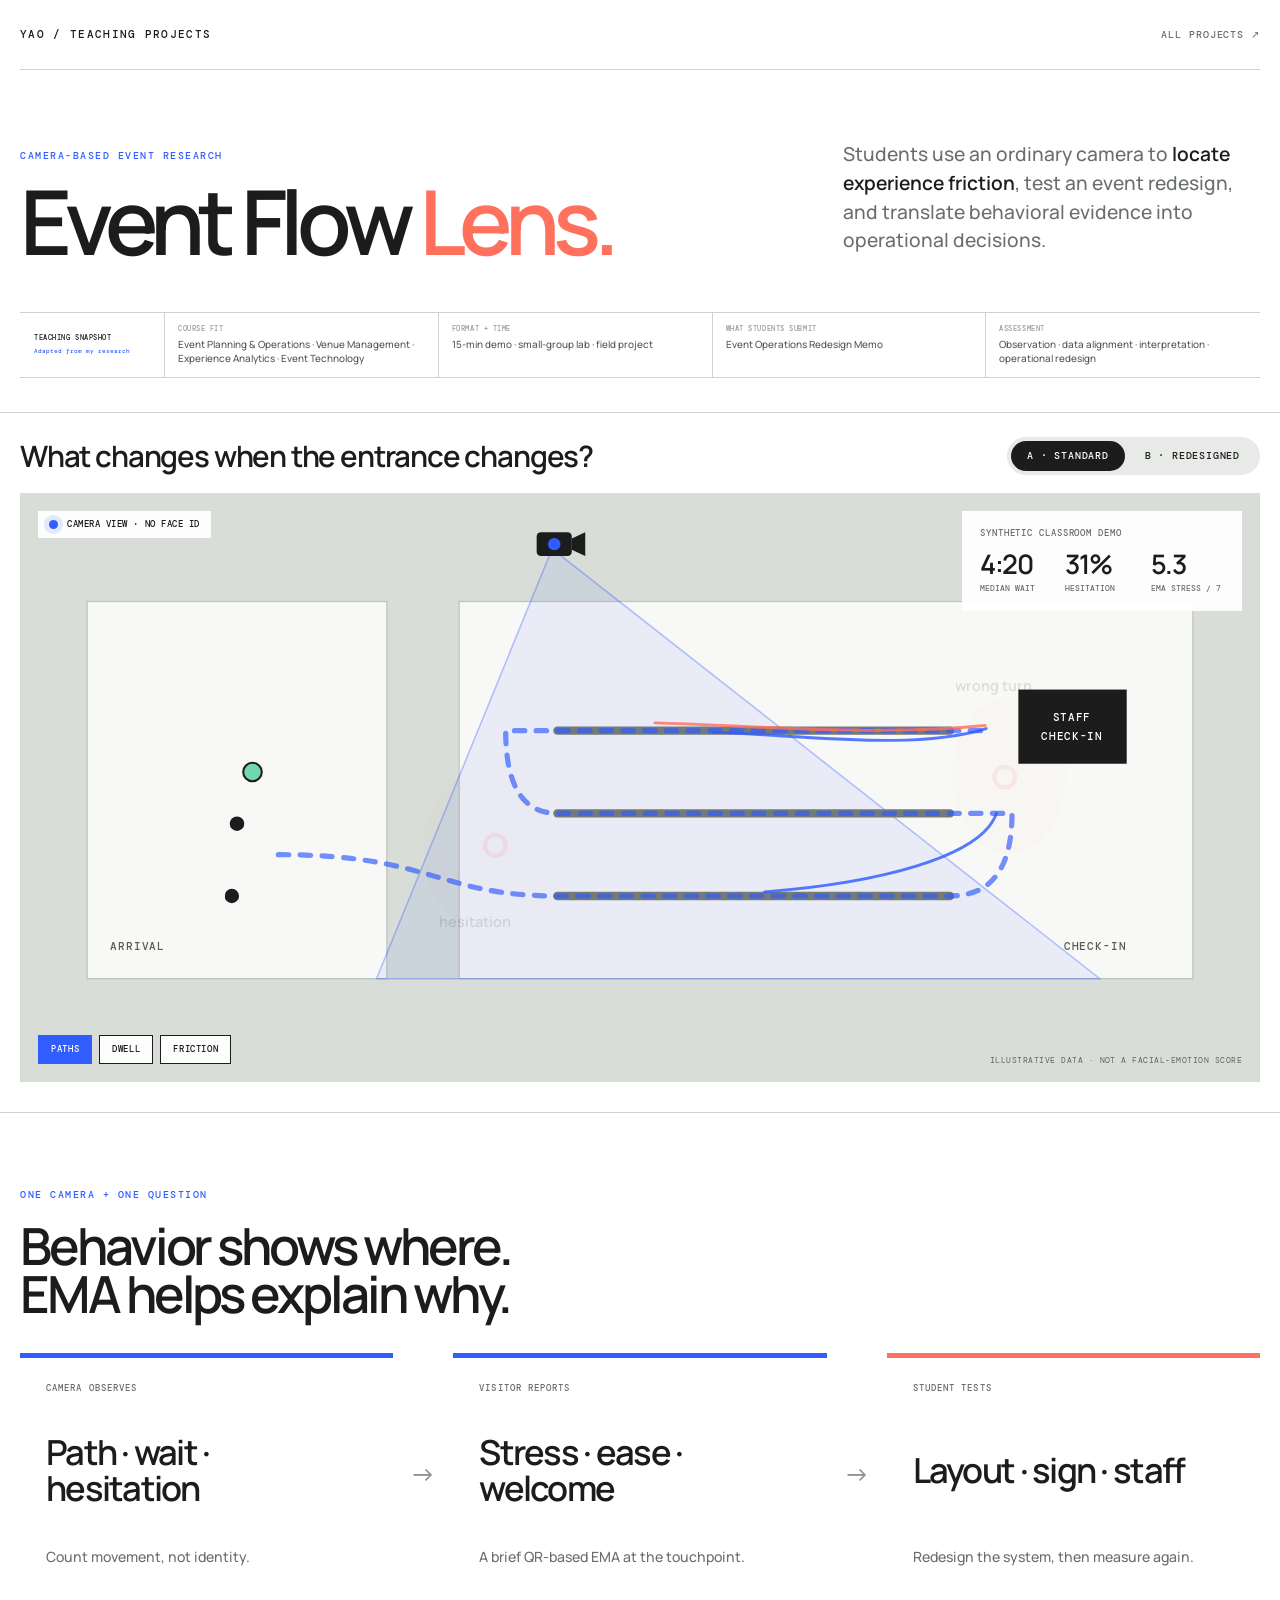
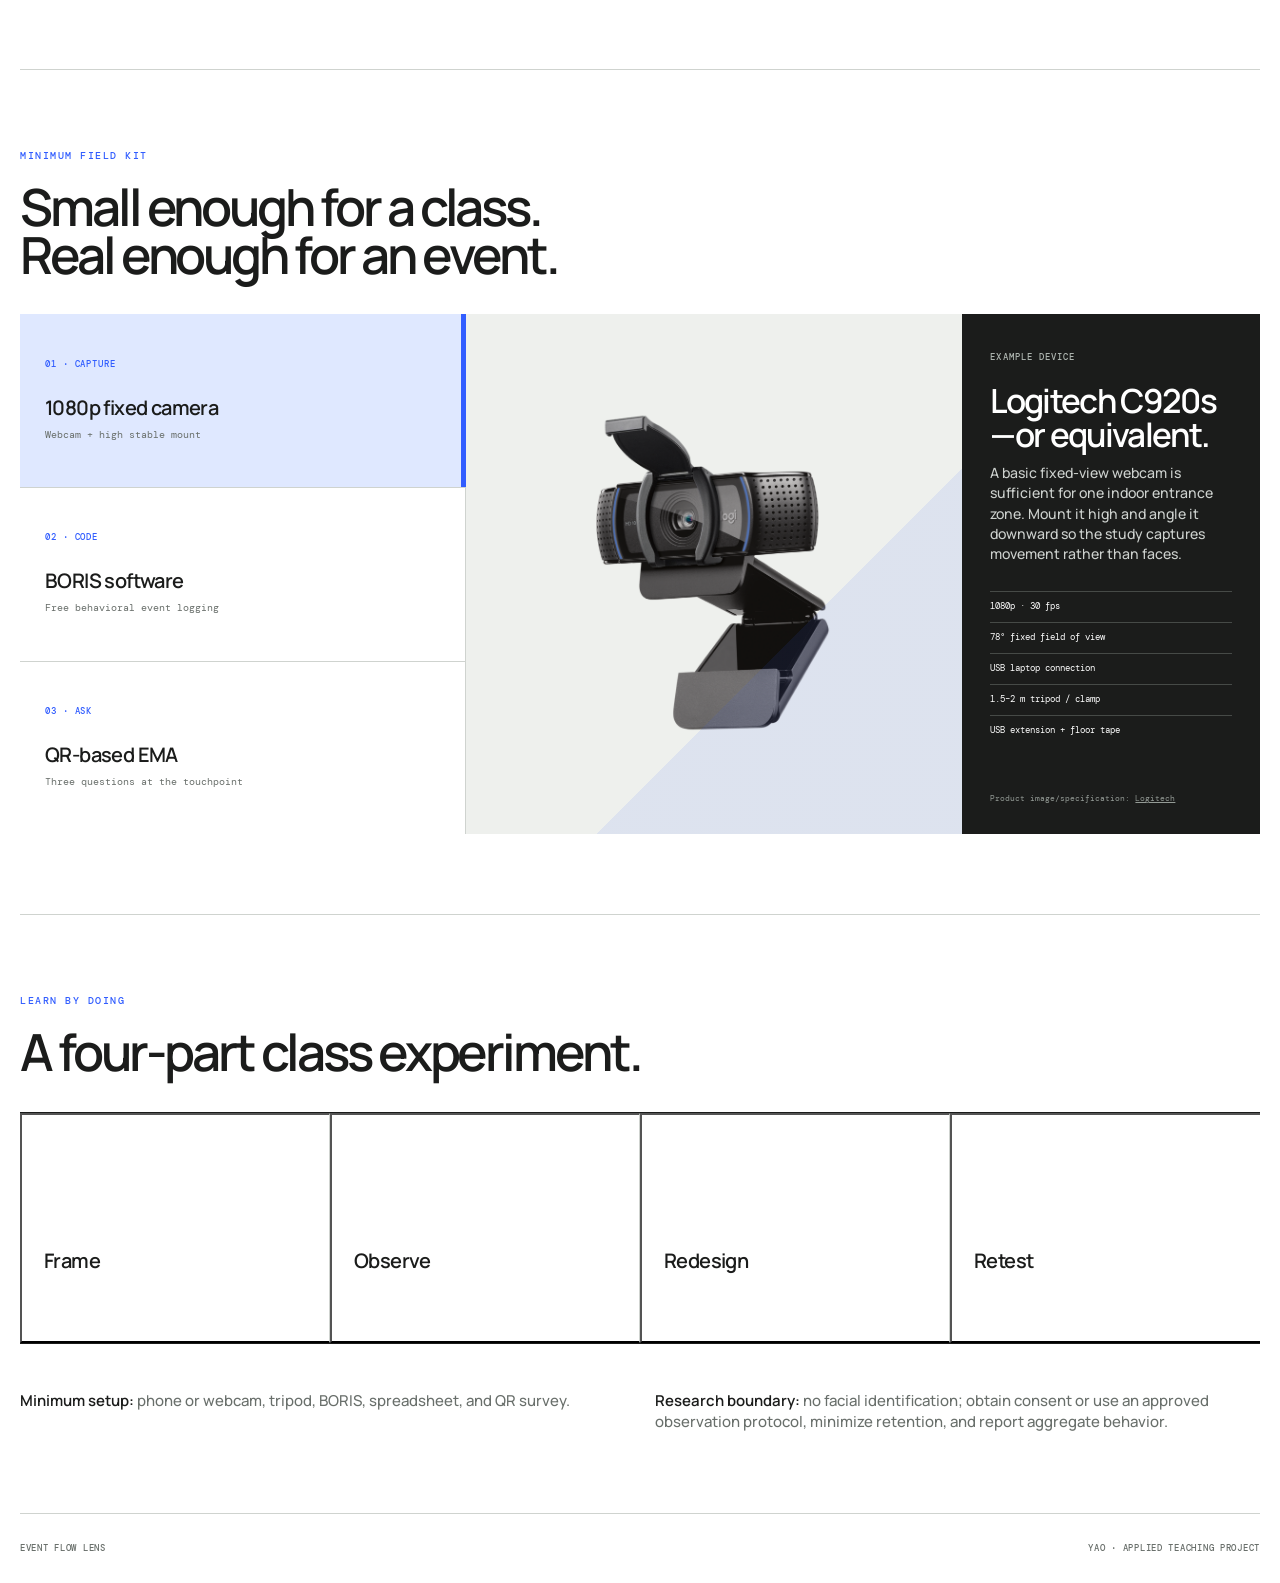
==== commit ded62d06: "Use clean white project backgrounds" ====
--- a/event-flow-lens/index.html
+++ b/event-flow-lens/index.html
@@ -7,7 +7,7 @@
   <title>Event Flow Lens — Yao</title>
   <style>
     @import url('https://fonts.googleapis.com/css2?family=DM+Mono:wght@400;500&family=Manrope:wght@400;500;600;700&display=swap');
-    :root{--ink:#1b1c1b;--muted:#696f6b;--paper:#f4f4f1;--white:#fff;--line:#cfd3cf;--blue:#315dff;--coral:#ff705d;--mint:#72d6b2;--soft-blue:#dfe8ff;--soft-coral:#ffe1dc}
+    :root{--ink:#1b1c1b;--muted:#696f6b;--paper:#fff;--white:#fff;--line:#cfd3cf;--blue:#315dff;--coral:#ff705d;--mint:#72d6b2;--soft-blue:#dfe8ff;--soft-coral:#ffe1dc}
     *{box-sizing:border-box}
     html{scroll-behavior:smooth}
     body{margin:0;background:var(--paper);color:var(--ink);font:500 15px/1.45 Manrope,Arial,sans-serif}
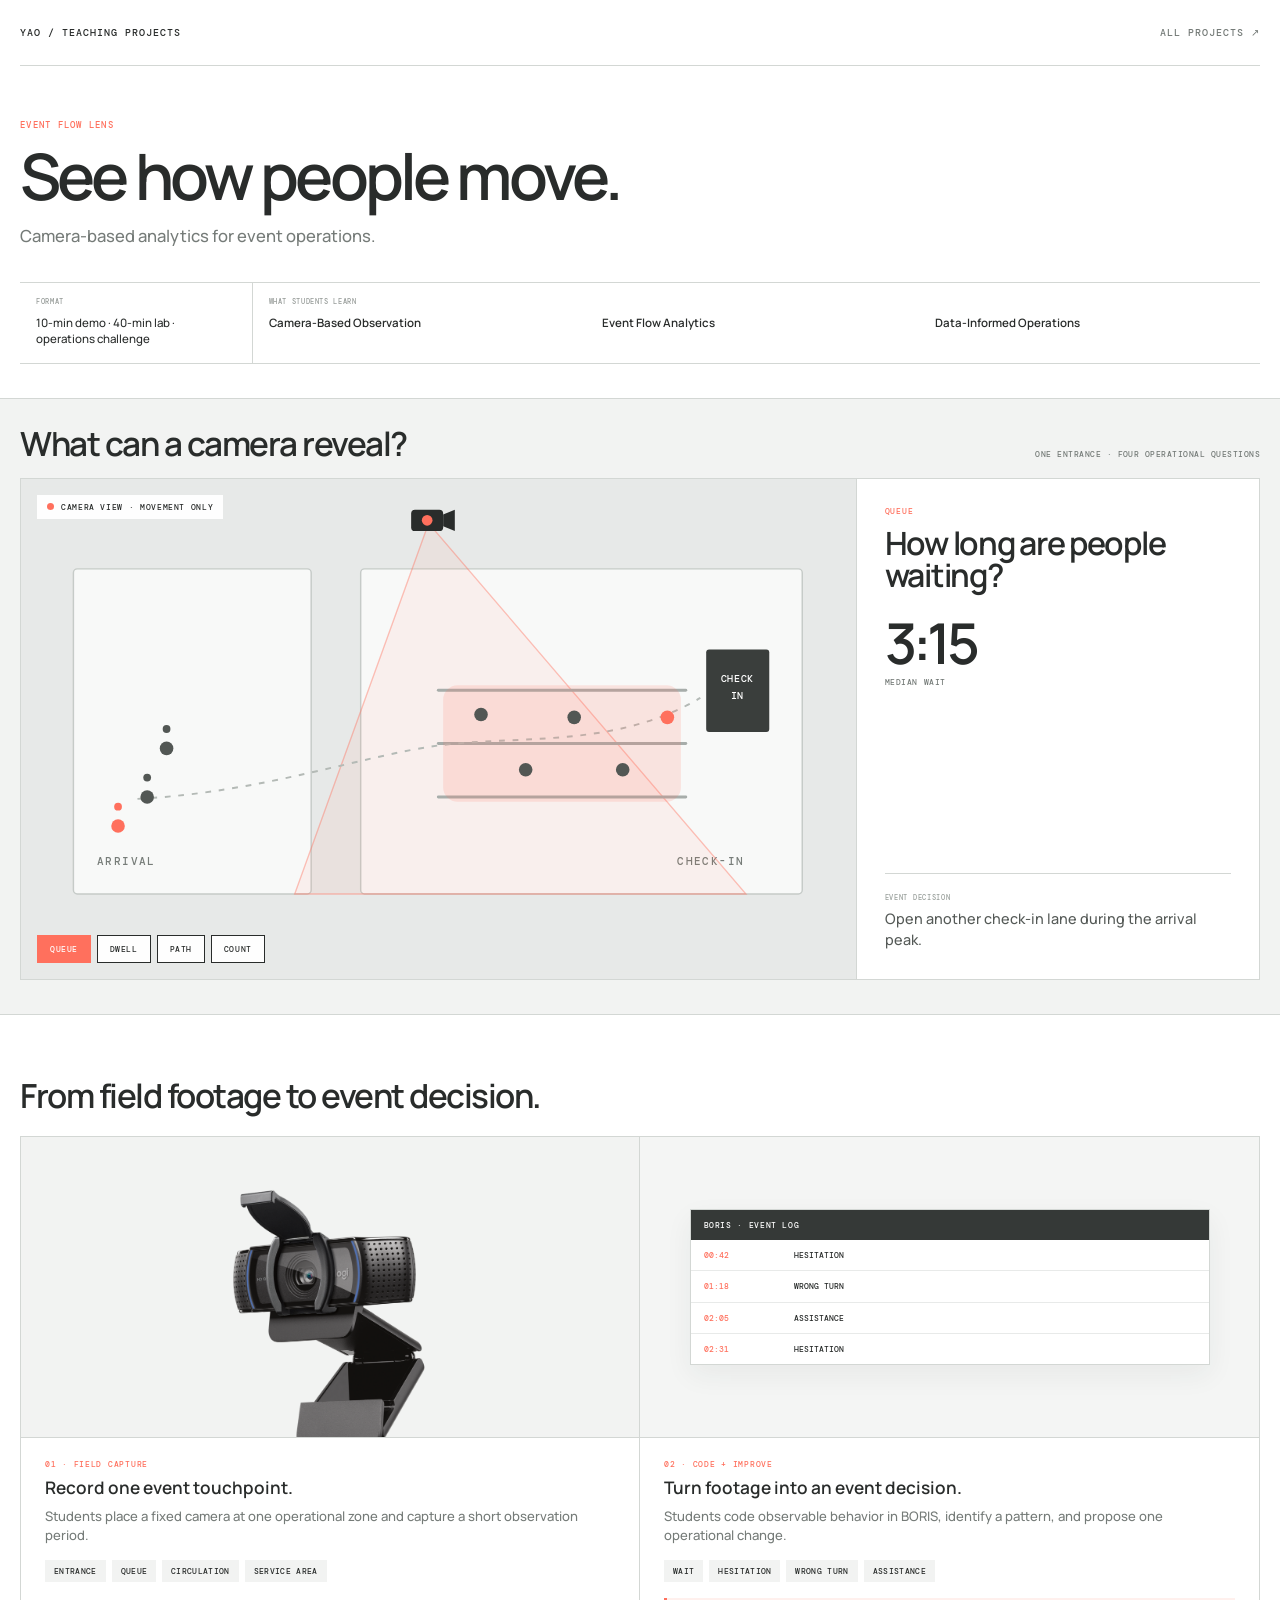
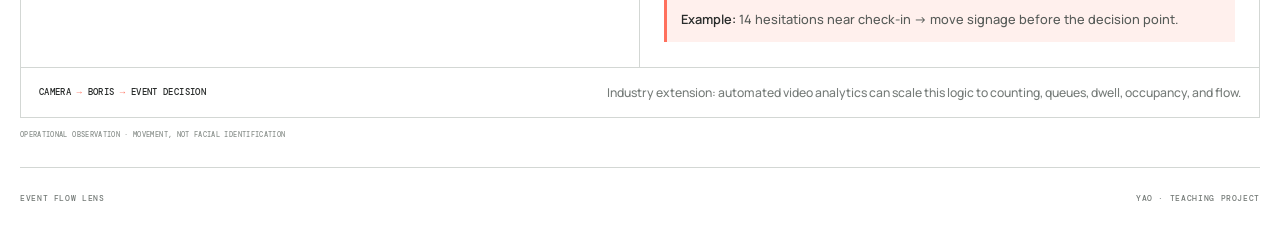
==== commit fbac869d: "try" ====
--- a/event-flow-lens/index.html
+++ b/event-flow-lens/index.html
@@ -3,335 +3,1018 @@
 <head>
   <meta charset="utf-8">
   <meta name="viewport" content="width=device-width, initial-scale=1">
-  <meta name="description" content="Event Flow Lens is a camera-based teaching project for measuring visitor flow, experience friction, and event redesign outcomes.">
+  <meta name="description" content="Event Flow Lens is a camera-based teaching project for event operations analytics.">
   <title>Event Flow Lens — Yao</title>
+
   <style>
     @import url('https://fonts.googleapis.com/css2?family=DM+Mono:wght@400;500&family=Manrope:wght@400;500;600;700&display=swap');
-    :root{--ink:#1b1c1b;--muted:#696f6b;--paper:#fff;--white:#fff;--line:#cfd3cf;--blue:#315dff;--coral:#ff705d;--mint:#72d6b2;--soft-blue:#dfe8ff;--soft-coral:#ffe1dc}
+
+    :root{
+      --ink:#292c2b;
+      --muted:#757b78;
+      --paper:#ffffff;
+      --soft:#f2f3f2;
+      --soft-2:#e7e9e8;
+      --line:#d3d7d4;
+      --orange:#ff705d;
+      --orange-soft:#fff0ed;
+    }
+
     *{box-sizing:border-box}
     html{scroll-behavior:smooth}
-    body{margin:0;background:var(--paper);color:var(--ink);font:500 15px/1.45 Manrope,Arial,sans-serif}
-    button,a{font:inherit}
-    button{color:inherit}
-    .page{width:min(1380px,calc(100% - 40px));margin:auto}
-    .topbar{height:70px;display:flex;align-items:center;justify-content:space-between;border-bottom:1px solid var(--line)}
-    .brand{color:inherit;text-decoration:none;font:500 11px/1 DM Mono,monospace;letter-spacing:.12em;text-transform:uppercase}
-    .back{color:var(--muted);text-decoration:none;font:500 10px/1 DM Mono,monospace;letter-spacing:.09em;text-transform:uppercase}
-    .back:hover,.back:focus-visible{color:var(--ink)}
-    .hero{display:grid;grid-template-columns:minmax(0,1.3fr) minmax(260px,.7fr);gap:48px;align-items:end;padding:70px 0 52px}
-    .teaching-snapshot{display:grid;grid-template-columns:145px 1fr;margin-bottom:34px;border-top:1px solid var(--line);border-bottom:1px solid var(--line);background:var(--white)}
-    .snapshot-label{padding:13px 14px;border-right:1px solid var(--line);display:flex;flex-direction:column;justify-content:center}
-    .snapshot-label span,.teaching-snapshot dt{font:500 7px/1 DM Mono,monospace;text-transform:uppercase;letter-spacing:.08em}
-    .snapshot-label small{margin-top:7px;color:var(--blue);font:500 6px/1.2 DM Mono,monospace}
-    .teaching-snapshot dl{margin:0;display:grid;grid-template-columns:repeat(4,1fr)}
-    .teaching-snapshot dl>div{min-width:0;padding:12px 13px;border-right:1px solid var(--line)}
-    .teaching-snapshot dl>div:last-child{border-right:0}
-    .teaching-snapshot dt{color:#969b97}
-    .teaching-snapshot dd{margin:6px 0 0;color:#525854;font-size:.62rem;line-height:1.35}
-    .eyebrow{margin:0 0 20px;font:500 10px/1.2 DM Mono,monospace;letter-spacing:.15em;text-transform:uppercase;color:var(--blue)}
-    h1{margin:0;max-width:850px;font-size:clamp(3.2rem,7vw,7.5rem);line-height:.87;letter-spacing:-.075em;font-weight:600}
-    h1 span{color:var(--coral)}
-    .hero-copy{max-width:440px;margin:0 0 5px;color:var(--muted);font-size:clamp(1rem,1.5vw,1.28rem);line-height:1.5}
-    .hero-copy strong{color:var(--ink);font-weight:600}
-
-    .lab{background:var(--white);border-top:1px solid var(--line);border-bottom:1px solid var(--line)}
-    .lab-inner{padding:24px 0 30px}
-    .lab-head{display:flex;justify-content:space-between;align-items:center;gap:20px;margin-bottom:18px}
-    .question{margin:0;font-size:clamp(1.35rem,2.3vw,2.15rem);line-height:1.1;letter-spacing:-.04em;font-weight:600}
-    .toggle{display:flex;gap:4px;background:#e8eae7;padding:4px;border-radius:999px}
-    .toggle button{border:0;background:transparent;border-radius:999px;padding:10px 16px;cursor:pointer;font:500 10px/1 DM Mono,monospace;letter-spacing:.08em;text-transform:uppercase}
-    .toggle button[aria-pressed="true"]{background:var(--ink);color:#fff}
-    .stage{position:relative;min-height:570px;background:#e9ece8;overflow:hidden;isolation:isolate}
-    .stage svg{display:block;width:100%;height:auto;min-height:570px}
-    .zone{fill:#f8f8f6;stroke:#bdc4be;stroke-width:1.2}
-    .road{fill:#d8ddd8}
-    .barrier{stroke:#747b76;stroke-width:8;stroke-linecap:round}
-    .barrier-soft{stroke:#aab0ab;stroke-width:4;stroke-linecap:round}
-    .route{fill:none;stroke:var(--blue);stroke-width:5;stroke-linecap:round;stroke-dasharray:10 11;opacity:.68}
-    .route.access{stroke:var(--mint);stroke-width:7}
-    .path-person{fill:none;stroke:var(--blue);stroke-width:2.8;stroke-linecap:round;opacity:.82;stroke-dasharray:520;stroke-dashoffset:520;animation:draw-path 4.6s ease-in-out infinite}
-    .path-person.alt{stroke:var(--coral);animation-delay:-1.55s}
-    .path-person.third{animation-delay:-3.05s}
-    .camera-cone{fill:rgba(49,93,255,.08);stroke:rgba(49,93,255,.35);stroke-width:1.5}
-    .camera-body{fill:var(--ink)}
-    .camera-lens{fill:var(--blue)}
-    .sign{fill:var(--blue)}
-    .sign-text{fill:#fff;font:500 11px DM Mono,monospace;letter-spacing:.06em}
-    .map-label{fill:#555c57;font:500 11px DM Mono,monospace;letter-spacing:.08em}
-    .map-note{fill:var(--ink);font:600 14px Manrope,Arial,sans-serif}
-    .flow-dot{fill:var(--ink)}
-    .wheel{fill:var(--mint);stroke:var(--ink);stroke-width:2}
-    .friction-ring{fill:none;stroke:var(--coral);stroke-width:4;animation:ring 2.2s ease-out infinite;transform-origin:center}
-    .dwell{fill:var(--coral);opacity:.16}
-    .standard-only,.redesign-only{transition:opacity .35s ease,transform .45s ease}
-    .stage[data-mode="standard"] .redesign-only{opacity:0;pointer-events:none;transform:translateY(8px)}
-    .stage[data-mode="redesign"] .standard-only{opacity:0;pointer-events:none;transform:translateY(8px)}
-    .stage[data-layer="paths"] .dwell-layer,.stage[data-layer="paths"] .friction-layer{opacity:.12}
-    .stage[data-layer="dwell"] .paths-layer,.stage[data-layer="dwell"] .friction-layer{opacity:.12}
-    .stage[data-layer="friction"] .paths-layer,.stage[data-layer="friction"] .dwell-layer{opacity:.12}
-    .paths-layer,.dwell-layer,.friction-layer{transition:opacity .25s}
-    .map-controls{position:absolute;z-index:4;left:18px;bottom:18px;display:flex;gap:7px;flex-wrap:wrap}
-    .layer-button{border:1px solid var(--ink);background:rgba(255,255,255,.93);padding:9px 12px;cursor:pointer;font:500 9px/1 DM Mono,monospace;letter-spacing:.07em;text-transform:uppercase}
-    .layer-button[aria-pressed="true"]{background:var(--blue);border-color:var(--blue);color:#fff}
-    .camera-key{position:absolute;z-index:4;top:18px;left:18px;display:flex;align-items:center;gap:9px;background:rgba(255,255,255,.93);padding:9px 11px;font:500 9px/1 DM Mono,monospace;letter-spacing:.06em;text-transform:uppercase}
-    .camera-key i{width:9px;height:9px;border-radius:50%;background:var(--blue);box-shadow:0 0 0 5px rgba(49,93,255,.12)}
-    .readout{position:absolute;z-index:4;right:18px;top:18px;width:min(280px,calc(100% - 36px));background:rgba(255,255,255,.95);padding:18px}
-    .readout-label{margin:0 0 13px;color:var(--muted);font:500 9px/1 DM Mono,monospace;letter-spacing:.1em;text-transform:uppercase}
-    .metrics{display:grid;grid-template-columns:repeat(3,1fr);gap:12px}
-    .metric b{display:block;font-size:clamp(1.15rem,2.1vw,1.75rem);line-height:1;letter-spacing:-.05em;font-weight:600}
-    .metric small{display:block;margin-top:6px;color:var(--muted);font:500 8px/1.2 DM Mono,monospace;text-transform:uppercase}
-    .demo-note{position:absolute;right:18px;bottom:18px;color:#606661;font:400 8px/1 DM Mono,monospace;letter-spacing:.06em;text-transform:uppercase}
-    @keyframes draw-path{0%{stroke-dashoffset:520;opacity:0}15%{opacity:.85}62%,100%{stroke-dashoffset:0}}
-    @keyframes ring{0%{r:10;opacity:1}80%,100%{r:28;opacity:0}}
-
-    .bridge{padding:76px 0}
-    .bridge h2,.teach h2{margin:0 0 36px;font-size:clamp(2rem,4vw,4rem);line-height:.94;letter-spacing:-.06em;font-weight:600}
-    .evidence{display:grid;grid-template-columns:1fr 60px 1fr 60px 1fr;align-items:stretch}
-    .evidence-block{min-height:240px;padding:26px;background:var(--white);display:flex;flex-direction:column;justify-content:space-between;border-top:5px solid var(--blue)}
-    .evidence-block:nth-of-type(3){border-color:var(--coral)}
-    .evidence-block:nth-of-type(5){border-color:var(--mint)}
-    .evidence-kicker{font:500 9px/1 DM Mono,monospace;letter-spacing:.12em;text-transform:uppercase;color:var(--muted)}
-    .evidence-big{margin:0;font-size:clamp(1.45rem,2.7vw,2.5rem);line-height:1.05;letter-spacing:-.05em;font-weight:600}
-    .evidence-small{color:var(--muted);font-size:.88rem}
-    .arrow{display:grid;place-items:center;font-size:1.6rem;color:#8e948f}
-
-    .kit{padding:80px 0;border-top:1px solid var(--line)}
-    .kit h2{margin:0 0 36px;font-size:clamp(2rem,4vw,4rem);line-height:.94;letter-spacing:-.06em;font-weight:600}
-    .kit-layout{display:grid;grid-template-columns:minmax(260px,.72fr) minmax(0,1.28fr);min-height:520px;background:var(--white)}
-    .kit-menu{display:flex;flex-direction:column;border-right:1px solid var(--line)}
-    .kit-button{position:relative;flex:1;min-height:140px;padding:24px 25px;border:0;border-bottom:1px solid var(--line);background:transparent;text-align:left;cursor:pointer}
-    .kit-button:last-child{border-bottom:0}
-    .kit-button:hover,.kit-button:focus-visible,.kit-button[aria-pressed="true"]{background:var(--soft-blue)}
-    .kit-button[aria-pressed="true"]:after{content:"";position:absolute;right:-1px;top:0;bottom:0;width:5px;background:var(--blue)}
-    .kit-number{display:block;margin-bottom:24px;color:var(--blue);font:500 9px/1 DM Mono,monospace;letter-spacing:.1em}
-    .kit-button b{display:block;font-size:1.25rem;font-weight:600;letter-spacing:-.03em}
-    .kit-button small{display:block;margin-top:6px;color:var(--muted);font:400 10px/1.45 DM Mono,monospace}
-    .kit-view{position:relative;min-height:520px;overflow:hidden;background:#eceeeb}
-    .kit-panel{position:absolute;inset:0;display:grid;grid-template-columns:minmax(0,1.25fr) minmax(240px,.75fr);opacity:0;pointer-events:none;transform:translateY(10px);transition:opacity .3s,transform .45s}
-    .kit-panel.is-active{opacity:1;pointer-events:auto;transform:none}
-    .kit-photo{position:relative;min-height:520px;display:grid;place-items:center;overflow:hidden;background:#eef0ed}
-    .kit-photo img{display:block;width:100%;height:100%;object-fit:contain;padding:34px}
-    .kit-photo.software img{object-fit:cover;object-position:center top;padding:0}
-    .kit-photo:after{content:"";position:absolute;inset:0;pointer-events:none;background:linear-gradient(135deg,transparent 64%,rgba(49,93,255,.09) 64%)}
-    .kit-details{padding:30px 28px;display:flex;flex-direction:column;justify-content:space-between;background:var(--ink);color:#fff}
-    .kit-type{font:500 9px/1 DM Mono,monospace;letter-spacing:.12em;text-transform:uppercase;color:#aeb5b0}
-    .kit-details h3{margin:18px 0 12px;font-size:clamp(1.5rem,2.6vw,2.45rem);line-height:1;letter-spacing:-.05em;font-weight:600}
-    .kit-details p{margin:0;color:#cdd1ce;font-size:.88rem}
-    .specs{margin:26px 0 0;padding:0;list-style:none;font:400 9px/1.55 DM Mono,monospace;color:#fff}
-    .specs li{padding:8px 0;border-top:1px solid #464a47}
-    .source{color:#949b96;font:400 8px/1.4 DM Mono,monospace}
-    .source a{color:inherit}
-    .phone{width:230px;height:410px;border:10px solid var(--ink);border-radius:31px;background:#fff;box-shadow:18px 22px 0 var(--soft-coral);display:flex;flex-direction:column;align-items:center;justify-content:center;gap:23px}
-    .phone:before{content:"";width:62px;height:7px;border-radius:99px;background:var(--ink)}
-    .qr{width:116px;height:116px;background:conic-gradient(from 90deg at 25% 25%,var(--ink) 0 25%,transparent 0 50%,var(--ink) 0 75%,transparent 0),conic-gradient(from 0deg at 75% 75%,var(--ink) 0 25%,transparent 0 50%,var(--ink) 0 75%,transparent 0);background-size:29px 29px;border:8px solid #fff;box-shadow:0 0 0 2px var(--ink)}
-    .phone span{font:500 10px/1.5 DM Mono,monospace;text-align:center;letter-spacing:.05em}
-    .teach{padding:80px 0;border-top:1px solid var(--line)}
-    .steps{display:grid;grid-template-columns:repeat(4,1fr);border-top:1px solid var(--ink);border-bottom:1px solid var(--ink)}
-    .step{min-height:230px;padding:24px 22px;border-right:1px solid var(--line);cursor:pointer;background:transparent;text-align:left}
-    .step:last-child{border-right:0}
-    .step:hover,.step:focus-visible,.step[aria-expanded="true"]{background:var(--white)}
-    .step-no{display:block;margin-bottom:65px;font:500 10px/1 DM Mono,monospace;color:var(--blue)}
-    .step b{display:block;font-size:1.25rem;letter-spacing:-.03em;font-weight:600}
-    .step span{display:block;max-height:0;margin-top:0;overflow:hidden;color:var(--muted);font-size:.86rem;opacity:0;transition:max-height .3s,opacity .3s,margin .3s}
-    .step[aria-expanded="true"] span{max-height:90px;margin-top:10px;opacity:1}
-    .method{display:grid;grid-template-columns:1fr 1fr;gap:30px;margin-top:46px}
-    .method p{margin:0;color:var(--muted);max-width:610px}
-    .method strong{color:var(--ink);font-weight:600}
-    .footer{height:70px;display:flex;justify-content:space-between;align-items:center;border-top:1px solid var(--line);font:500 9px/1 DM Mono,monospace;color:var(--muted);letter-spacing:.08em;text-transform:uppercase}
-
-    @media(max-width:900px){.hero{grid-template-columns:1fr}.stage{min-height:520px}.stage svg{min-height:520px}.evidence{grid-template-columns:1fr}.arrow{height:42px;transform:rotate(90deg)}.kit-layout{grid-template-columns:1fr}.kit-menu{display:grid;grid-template-columns:repeat(3,1fr);border-right:0;border-bottom:1px solid var(--line)}.kit-button{min-height:150px;border-right:1px solid var(--line);border-bottom:0}.kit-button:last-child{border-right:0}.kit-button[aria-pressed="true"]:after{left:0;right:0;top:auto;bottom:-1px;width:auto;height:5px}.steps{grid-template-columns:repeat(2,1fr)}.step:nth-child(2){border-right:0}.step:nth-child(-n+2){border-bottom:1px solid var(--line)}}
-    @media(max-width:620px){.page{width:min(100% - 22px,1380px)}.hero{padding:46px 0 36px;gap:24px}.teaching-snapshot{grid-template-columns:1fr;margin-bottom:24px}.snapshot-label{border-right:0;border-bottom:1px solid var(--line);flex-direction:row;align-items:center;justify-content:space-between}.snapshot-label small{margin:0}.teaching-snapshot dl{grid-template-columns:1fr 1fr}.teaching-snapshot dl>div:nth-child(2){border-right:0}.teaching-snapshot dl>div:nth-child(-n+2){border-bottom:1px solid var(--line)}.lab-head{align-items:flex-start;flex-direction:column}.stage{min-height:610px}.stage svg{min-height:610px;transform:scale(1.3);transform-origin:50% 63%}.readout{left:12px;right:12px;top:48px;width:auto}.camera-key{top:12px;left:12px}.metrics{gap:7px}.map-controls{left:12px;bottom:12px}.demo-note{display:none}.bridge,.kit,.teach{padding:55px 0}.kit-menu{grid-template-columns:1fr}.kit-button{min-height:auto;border-right:0;border-bottom:1px solid var(--line);padding:18px}.kit-number{margin-bottom:8px}.kit-layout,.kit-view,.kit-photo{min-height:690px}.kit-panel{grid-template-columns:1fr;grid-template-rows:390px 1fr}.kit-photo{min-height:390px}.kit-details{min-height:300px}.steps{grid-template-columns:1fr}.step{min-height:auto;border-right:0;border-bottom:1px solid var(--line)}.step:last-child{border-bottom:0}.step-no{margin-bottom:28px}.method{grid-template-columns:1fr}.footer{height:auto;padding:25px 0;gap:16px;align-items:flex-start;flex-direction:column}}
-    @media(prefers-reduced-motion:reduce){*{animation:none!important;transition:none!important}html{scroll-behavior:auto}}
+    body{
+      margin:0;
+      background:var(--paper);
+      color:var(--ink);
+      font:500 15px/1.45 Manrope,Arial,sans-serif;
+    }
+    button,a{font:inherit;color:inherit}
+    button{cursor:pointer}
+    .page{width:min(1320px,calc(100% - 40px));margin:auto}
+
+    .topbar{
+      height:66px;
+      display:flex;
+      align-items:center;
+      justify-content:space-between;
+      border-bottom:1px solid var(--line);
+    }
+    .brand,.back{
+      font:500 10px/1 DM Mono,monospace;
+      letter-spacing:.1em;
+      text-transform:uppercase;
+      text-decoration:none;
+    }
+    .back{color:var(--muted)}
+
+    .hero{
+      padding:54px 0 34px;
+    }
+    .eyebrow{
+      margin:0 0 14px;
+      color:var(--orange);
+      font:500 9px/1.2 DM Mono,monospace;
+      letter-spacing:.14em;
+      text-transform:uppercase;
+    }
+    h1{
+      margin:0;
+      max-width:800px;
+      font-size:clamp(2.7rem,5vw,4.8rem);
+      line-height:.96;
+      letter-spacing:-.06em;
+      font-weight:600;
+      color:var(--ink);
+    }
+    .hero-copy{
+      margin:18px 0 0;
+      color:var(--muted);
+      font-size:clamp(.95rem,1.3vw,1.08rem);
+    }
+
+    .snapshot{
+      display:grid;
+      grid-template-columns:minmax(190px,.75fr) minmax(0,3.25fr);
+      border-top:1px solid var(--line);
+      border-bottom:1px solid var(--line);
+      margin-bottom:34px;
+    }
+    .snapshot>div{padding:15px 16px}
+    .snapshot>div:first-child{border-right:1px solid var(--line)}
+    .snapshot-label{
+      display:block;
+      margin-bottom:10px;
+      color:#979c99;
+      font:500 7px/1 DM Mono,monospace;
+      letter-spacing:.09em;
+      text-transform:uppercase;
+    }
+    .snapshot p{margin:0;font-size:.72rem;line-height:1.4}
+    .learning-grid{
+      display:grid;
+      grid-template-columns:repeat(3,1fr);
+      gap:24px;
+    }
+    .learning-grid p{font-weight:600;color:var(--ink)}
+
+    .demo-section{
+      border-top:1px solid var(--line);
+      border-bottom:1px solid var(--line);
+      background:var(--soft);
+      padding:28px 0 34px;
+    }
+    .section-head{
+      display:flex;
+      align-items:flex-end;
+      justify-content:space-between;
+      gap:24px;
+      margin-bottom:18px;
+    }
+    .section-head h2,
+    .software h2,
+    .applications h2{
+      margin:0;
+      font-size:clamp(1.5rem,2.6vw,2.35rem);
+      line-height:1;
+      letter-spacing:-.045em;
+      font-weight:600;
+    }
+    .section-head small{
+      color:var(--muted);
+      font:500 8px/1.4 DM Mono,monospace;
+      letter-spacing:.06em;
+      text-transform:uppercase;
+    }
+
+    .demo-grid{
+      display:grid;
+      grid-template-columns:minmax(0,1.35fr) minmax(250px,.65fr);
+      min-height:500px;
+      border:1px solid var(--line);
+      background:#fff;
+    }
+    .scene{
+      position:relative;
+      min-height:500px;
+      overflow:hidden;
+      background:#e7e9e8;
+      border-right:1px solid var(--line);
+    }
+    .scene svg{
+      display:block;
+      width:100%;
+      height:100%;
+      min-height:500px;
+    }
+
+    .camera-label{
+      position:absolute;
+      left:16px;
+      top:16px;
+      z-index:3;
+      padding:8px 10px;
+      background:rgba(255,255,255,.94);
+      font:500 8px/1 DM Mono,monospace;
+      letter-spacing:.08em;
+      text-transform:uppercase;
+    }
+    .camera-label i{
+      display:inline-block;
+      width:7px;
+      height:7px;
+      margin-right:7px;
+      border-radius:50%;
+      background:var(--orange);
+    }
+
+    .metric-buttons{
+      position:absolute;
+      left:16px;
+      bottom:16px;
+      z-index:4;
+      display:flex;
+      flex-wrap:wrap;
+      gap:6px;
+    }
+    .metric-btn{
+      border:1px solid var(--ink);
+      background:rgba(255,255,255,.94);
+      padding:9px 12px;
+      font:500 8px/1 DM Mono,monospace;
+      letter-spacing:.07em;
+      text-transform:uppercase;
+    }
+    .metric-btn[aria-pressed="true"]{
+      color:#fff;
+      background:var(--orange);
+      border-color:var(--orange);
+    }
+
+    .readout{
+      display:flex;
+      flex-direction:column;
+      justify-content:space-between;
+      padding:28px;
+      background:#fff;
+    }
+    .readout-kicker{
+      margin:0 0 12px;
+      color:var(--orange);
+      font:500 8px/1 DM Mono,monospace;
+      letter-spacing:.1em;
+      text-transform:uppercase;
+    }
+    .readout h3{
+      margin:0;
+      font-size:clamp(1.45rem,2.5vw,2.25rem);
+      line-height:1.02;
+      letter-spacing:-.04em;
+      font-weight:600;
+    }
+    .metric-value{
+      display:block;
+      margin-top:26px;
+      font-size:clamp(2.5rem,4.4vw,4.4rem);
+      line-height:.9;
+      letter-spacing:-.07em;
+      font-weight:600;
+    }
+    .metric-name{
+      display:block;
+      margin-top:8px;
+      color:var(--muted);
+      font:500 8px/1.4 DM Mono,monospace;
+      letter-spacing:.07em;
+      text-transform:uppercase;
+    }
+    .decision{
+      padding-top:20px;
+      border-top:1px solid var(--line);
+    }
+    .decision small{
+      display:block;
+      margin-bottom:8px;
+      color:#9aa09c;
+      font:500 7px/1 DM Mono,monospace;
+      letter-spacing:.1em;
+      text-transform:uppercase;
+    }
+    .decision p{
+      margin:0;
+      color:#555a57;
+      font-size:.9rem;
+    }
+
+    /* Scene */
+    .venue-bg{fill:#e7e9e8}
+    .zone{fill:#f8f9f8;stroke:#c6cbc8;stroke-width:1.5}
+    .counter{fill:#3a3e3c}
+    .counter-text{fill:#fff;font:500 10px DM Mono,monospace;letter-spacing:.06em}
+    .guide{stroke:#a7adaa;stroke-width:3;stroke-linecap:round}
+    .camera-cone{fill:rgba(255,112,93,.07);stroke:rgba(255,112,93,.42);stroke-width:1.4}
+    .camera-body{fill:#292c2b}
+    .camera-lens{fill:var(--orange)}
+    .person{fill:#525754}
+    .person.accent{fill:var(--orange)}
+    .base-path{fill:none;stroke:#b4bab6;stroke-width:2;stroke-dasharray:6 8}
+    .overlay-path{fill:none;stroke:var(--orange);stroke-width:4;stroke-linecap:round;opacity:0}
+    .queue-zone{fill:var(--orange);opacity:0}
+    .dwell-zone{fill:var(--orange);opacity:0}
+    .count-tag{opacity:0}
+    .count-tag rect{fill:var(--orange)}
+    .count-tag text{fill:#fff;font:500 9px DM Mono,monospace}
+    .scene[data-metric="path"] .overlay-path{opacity:.9}
+    .scene[data-metric="queue"] .queue-zone{opacity:.16}
+    .scene[data-metric="dwell"] .dwell-zone{opacity:.18}
+    .scene[data-metric="count"] .count-tag{opacity:1}
+    .walker{animation:walk 6.2s linear infinite}
+    .walker.two{animation-delay:-2.1s}
+    .walker.three{animation-delay:-4.2s}
+    @keyframes walk{
+      0%{transform:translate(0,0)}
+      45%{transform:translate(270px,-35px)}
+      100%{transform:translate(555px,-20px)}
+    }
+
+    .applications{padding:64px 0 12px}
+    .app-grid{
+      display:grid;
+      grid-template-columns:repeat(4,1fr);
+      margin-top:24px;
+      border-top:1px solid var(--line);
+      border-bottom:1px solid var(--line);
+    }
+    .app{
+      padding:20px 18px;
+      border-right:1px solid var(--line);
+    }
+    .app:last-child{border-right:0}
+    .app small{
+      color:var(--orange);
+      font:500 8px/1 DM Mono,monospace;
+      letter-spacing:.08em;
+      text-transform:uppercase;
+    }
+    .app b{
+      display:block;
+      margin-top:10px;
+      font-size:1rem;
+      font-weight:600;
+    }
+    .app span{
+      display:block;
+      margin-top:4px;
+      color:var(--muted);
+      font-size:.78rem;
+    }
+
+    .software{
+      padding:64px 0;
+    }
+
+    .coding-panel{
+      margin-top:24px;
+      border:1px solid var(--line);
+      background:#fff;
+    }
+    .coding-flow{
+      display:grid;
+      grid-template-columns:repeat(3,1fr);
+    }
+    .coding-step{
+      min-height:210px;
+      padding:24px;
+      border-right:1px solid var(--line);
+    }
+    .coding-step:last-child{border-right:0}
+    .coding-step small{
+      display:block;
+      margin-bottom:18px;
+      color:var(--orange);
+      font:500 8px/1 DM Mono,monospace;
+      letter-spacing:.09em;
+      text-transform:uppercase;
+    }
+    .coding-step h3{
+      margin:0 0 10px;
+      font-size:1.05rem;
+      line-height:1.2;
+      font-weight:600;
+    }
+    .coding-step p{
+      margin:0;
+      color:var(--muted);
+      font-size:.82rem;
+      line-height:1.45;
+    }
+    .code-list{
+      display:flex;
+      flex-wrap:wrap;
+      gap:6px;
+      margin-top:18px;
+    }
+    .code-list span{
+      padding:7px 9px;
+      background:var(--soft);
+      font:500 8px/1 DM Mono,monospace;
+      letter-spacing:.05em;
+      text-transform:uppercase;
+    }
+    .event-log{
+      margin-top:18px;
+      border-top:1px solid var(--line);
+      font:500 8px/1.45 DM Mono,monospace;
+    }
+    .event-log div{
+      display:grid;
+      grid-template-columns:82px 1fr;
+      padding:7px 0;
+      border-bottom:1px solid #eceeed;
+    }
+    .event-log div:last-child{border-bottom:0}
+    .event-log b{
+      color:var(--orange);
+      font-weight:500;
+    }
+    .coding-footer{
+      display:grid;
+      grid-template-columns:1fr 1fr;
+      border-top:1px solid var(--line);
+    }
+    .coding-footer>div{
+      padding:18px 22px;
+    }
+    .coding-footer>div:first-child{border-right:1px solid var(--line)}
+    .coding-footer small{
+      display:block;
+      margin-bottom:7px;
+      color:#969c98;
+      font:500 7px/1 DM Mono,monospace;
+      letter-spacing:.09em;
+      text-transform:uppercase;
+    }
+    .coding-footer p{
+      margin:0;
+      font-size:.82rem;
+      line-height:1.45;
+      color:var(--muted);
+    }
+    .coding-footer strong{
+      color:var(--ink);
+      font-weight:600;
+    }
+    .software-grid{
+      display:grid;
+      grid-template-columns:minmax(0,1.15fr) minmax(260px,.85fr);
+      margin-top:24px;
+      border:1px solid var(--line);
+      background:#fff;
+    }
+    .boris-mock{
+      min-height:360px;
+      padding:20px;
+      background:#eceeed;
+      border-right:1px solid var(--line);
+    }
+    .mock-window{
+      height:100%;
+      min-height:320px;
+      background:#fff;
+      border:1px solid #cbd0cd;
+      box-shadow:0 12px 30px rgba(41,44,43,.08);
+    }
+    .mock-bar{
+      height:34px;
+      display:flex;
+      align-items:center;
+      gap:6px;
+      padding:0 10px;
+      background:#3b3f3d;
+    }
+    .mock-dot{width:8px;height:8px;border-radius:50%;background:#8b918d}
+    .mock-main{
+      display:grid;
+      grid-template-columns:1fr 170px;
+      min-height:285px;
+    }
+    .mock-video{
+      position:relative;
+      overflow:hidden;
+      background:#dfe2e0;
+    }
+    .mock-video:before{
+      content:"";
+      position:absolute;
+      left:12%;
+      right:14%;
+      top:28%;
+      bottom:19%;
+      border:1px dashed #9ea4a0;
+    }
+    .mock-video:after{
+      content:"EVENT ENTRANCE";
+      position:absolute;
+      left:18px;
+      bottom:14px;
+      color:#6d736f;
+      font:500 8px/1 DM Mono,monospace;
+      letter-spacing:.08em;
+    }
+    .mini-person{
+      position:absolute;
+      width:10px;
+      height:10px;
+      border-radius:50%;
+      background:#5b605d;
+    }
+    .mini-person.a{left:23%;top:50%}
+    .mini-person.b{left:46%;top:43%;background:var(--orange)}
+    .mini-person.c{left:64%;top:57%}
+    .mini-person.d{left:77%;top:38%}
+    .mock-side{
+      padding:12px;
+      background:#f8f9f8;
+      border-left:1px solid #d8dcda;
+    }
+    .code-tag{
+      display:block;
+      margin-bottom:7px;
+      padding:8px 9px;
+      border:1px solid #d1d5d2;
+      background:#fff;
+      font:500 8px/1 DM Mono,monospace;
+    }
+    .code-tag.active{
+      border-color:var(--orange);
+      box-shadow:inset 3px 0 0 var(--orange);
+    }
+
+    .software-copy{
+      padding:28px;
+      display:flex;
+      flex-direction:column;
+      justify-content:space-between;
+    }
+    .software-copy .label{
+      color:var(--orange);
+      font:500 8px/1 DM Mono,monospace;
+      letter-spacing:.1em;
+      text-transform:uppercase;
+    }
+    .software-copy h3{
+      margin:12px 0 10px;
+      font-size:clamp(1.5rem,2.6vw,2.35rem);
+      line-height:1;
+      letter-spacing:-.045em;
+      font-weight:600;
+    }
+    .software-copy p{
+      margin:0;
+      max-width:390px;
+      color:var(--muted);
+      font-size:.88rem;
+    }
+    .codes{
+      display:flex;
+      flex-wrap:wrap;
+      gap:6px;
+      margin-top:24px;
+    }
+    .codes span{
+      padding:7px 9px;
+      background:var(--soft);
+      font:500 8px/1 DM Mono,monospace;
+      letter-spacing:.05em;
+      text-transform:uppercase;
+    }
+    .pipeline{
+      margin-top:28px;
+      padding-top:18px;
+      border-top:1px solid var(--line);
+      font:500 9px/1.5 DM Mono,monospace;
+      letter-spacing:.04em;
+    }
+    .pipeline strong{color:var(--orange);font-weight:500}
+
+
+    .classroom-workflow{
+      padding:64px 0 26px;
+    }
+    .classroom-workflow h2{
+      margin:0 0 24px;
+      font-size:clamp(1.5rem,2.6vw,2.35rem);
+      line-height:1;
+      letter-spacing:-.045em;
+      font-weight:600;
+    }
+    .workflow-cards{
+      display:grid;
+      grid-template-columns:1fr 1fr;
+      border:1px solid var(--line);
+      background:#fff;
+    }
+    .workflow-card{
+      min-width:0;
+    }
+    .workflow-card:first-child{
+      border-right:1px solid var(--line);
+    }
+    .workflow-visual{
+      height:300px;
+      display:grid;
+      place-items:center;
+      overflow:hidden;
+      background:var(--soft);
+    }
+    .workflow-visual img{
+      width:min(72%,430px);
+      height:82%;
+      object-fit:contain;
+      display:block;
+    }
+    .coding-visual{
+      align-content:center;
+      padding:28px;
+      background:#f4f5f4;
+    }
+    .mini-log{
+      width:min(100%,520px);
+      background:#fff;
+      border:1px solid var(--line);
+      box-shadow:0 10px 26px rgba(41,44,43,.06);
+    }
+    .mini-log-head{
+      padding:11px 13px;
+      background:#353937;
+      color:#fff;
+      font:500 8px/1 DM Mono,monospace;
+      letter-spacing:.08em;
+      text-transform:uppercase;
+    }
+    .mini-log-row{
+      display:grid;
+      grid-template-columns:78px 1fr;
+      gap:12px;
+      padding:10px 13px;
+      border-bottom:1px solid #e8eae9;
+      font:500 8px/1.3 DM Mono,monospace;
+    }
+    .mini-log-row:last-child{border-bottom:0}
+    .mini-log-row b{
+      color:var(--orange);
+      font-weight:500;
+    }
+    .workflow-copy{
+      padding:22px 24px 25px;
+      border-top:1px solid var(--line);
+    }
+    .workflow-copy small{
+      display:block;
+      margin-bottom:10px;
+      color:var(--orange);
+      font:500 8px/1 DM Mono,monospace;
+      letter-spacing:.09em;
+      text-transform:uppercase;
+    }
+    .workflow-copy h3{
+      margin:0 0 8px;
+      font-size:1.08rem;
+      line-height:1.2;
+      font-weight:600;
+    }
+    .workflow-copy p{
+      margin:0;
+      color:var(--muted);
+      font-size:.82rem;
+      line-height:1.45;
+    }
+    .touchpoints,
+    .behavior-codes{
+      display:flex;
+      flex-wrap:wrap;
+      gap:6px;
+      margin-top:15px;
+    }
+    .touchpoints span,
+    .behavior-codes span{
+      padding:7px 9px;
+      background:var(--soft);
+      font:500 8px/1 DM Mono,monospace;
+      letter-spacing:.04em;
+      text-transform:uppercase;
+    }
+    .result-box{
+      margin-top:16px;
+      padding:13px 14px;
+      border-left:3px solid var(--orange);
+      background:var(--orange-soft);
+      color:#555a57;
+      font-size:.8rem;
+      line-height:1.4;
+    }
+    .result-box strong{
+      color:var(--ink);
+      font-weight:600;
+    }
+    .workflow-strip{
+      display:flex;
+      align-items:center;
+      justify-content:space-between;
+      gap:22px;
+      padding:16px 18px;
+      border:1px solid var(--line);
+      border-top:0;
+      background:#fff;
+    }
+    .workflow-pipeline{
+      font:500 9px/1.4 DM Mono,monospace;
+      letter-spacing:.04em;
+      white-space:nowrap;
+    }
+    .workflow-pipeline b{
+      color:var(--orange);
+      font-weight:500;
+    }
+    .industry-extension{
+      margin:0;
+      color:var(--muted);
+      font-size:.76rem;
+      text-align:right;
+    }
+    .privacy-note{
+      margin:12px 0 0;
+      color:#8b918d;
+      font:500 7px/1.45 DM Mono,monospace;
+      letter-spacing:.05em;
+      text-transform:uppercase;
+    }
+
+    .industry{
+      padding:0 0 62px;
+    }
+    .industry-line{
+      display:flex;
+      flex-wrap:wrap;
+      gap:10px 18px;
+      padding:18px 0;
+      border-top:1px solid var(--line);
+      border-bottom:1px solid var(--line);
+      color:var(--muted);
+      font:500 8px/1.4 DM Mono,monospace;
+      letter-spacing:.06em;
+      text-transform:uppercase;
+    }
+    .industry-line b{color:var(--ink);font-weight:500}
+
+    .boundary{
+      display:flex;
+      align-items:center;
+      justify-content:space-between;
+      gap:18px;
+      padding:14px 0 22px;
+      color:#8b918d;
+      font:500 8px/1.4 DM Mono,monospace;
+      letter-spacing:.05em;
+      text-transform:uppercase;
+    }
+    .boundary strong{color:#555b57;font-weight:500}
+    .footer{
+      height:62px;
+      display:flex;
+      align-items:center;
+      justify-content:space-between;
+      border-top:1px solid var(--line);
+      color:var(--muted);
+      font:500 8px/1 DM Mono,monospace;
+      letter-spacing:.08em;
+      text-transform:uppercase;
+    }
+
+    @media(max-width:900px){
+      .snapshot{grid-template-columns:1fr}
+      .snapshot>div:first-child{border-right:0;border-bottom:1px solid var(--line)}
+      .learning-grid{grid-template-columns:1fr}
+      .demo-grid{grid-template-columns:1fr}
+      .scene{border-right:0;border-bottom:1px solid var(--line)}
+      .readout{min-height:300px}
+      .app-grid{grid-template-columns:1fr 1fr}
+      .app:nth-child(2){border-right:0}
+      .app:nth-child(-n+2){border-bottom:1px solid var(--line)}
+      .software-grid{grid-template-columns:1fr}
+      .boris-mock{border-right:0;border-bottom:1px solid var(--line)}
+      .coding-flow{grid-template-columns:1fr}
+      .coding-step{border-right:0;border-bottom:1px solid var(--line)}
+      .coding-step:last-child{border-bottom:0}
+      .coding-footer{grid-template-columns:1fr}
+      .coding-footer>div:first-child{border-right:0;border-bottom:1px solid var(--line)}
+      .workflow-cards{grid-template-columns:1fr}
+      .workflow-card:first-child{border-right:0;border-bottom:1px solid var(--line)}
+      .workflow-strip{align-items:flex-start;flex-direction:column}
+      .industry-extension{text-align:left}
+    }
+
+    @media(max-width:620px){
+      .page{width:calc(100% - 22px)}
+      .hero{padding:42px 0 28px}
+      h1{font-size:clamp(2.35rem,12vw,3.6rem)}
+      .section-head{align-items:flex-start;flex-direction:column}
+      .scene,.scene svg{min-height:430px}
+      .metric-buttons{right:12px;left:12px}
+      .metric-btn{flex:1}
+      .app-grid{grid-template-columns:1fr}
+      .app{border-right:0;border-bottom:1px solid var(--line)}
+      .app:last-child{border-bottom:0}
+      .mock-main{grid-template-columns:1fr}
+      .mock-side{border-left:0;border-top:1px solid #d8dcda;display:grid;grid-template-columns:1fr 1fr}
+      .boundary,.footer{align-items:flex-start;flex-direction:column;height:auto;padding:20px 0}
+    }
+
+    @media(prefers-reduced-motion:reduce){
+      *{animation:none!important;transition:none!important}
+    }
   </style>
 </head>
+
 <body>
   <div class="page">
-    <header class="topbar"><a class="brand" href="../index.html">Yao / Teaching projects</a><a class="back" href="../index.html">All projects ↗</a></header>
+    <header class="topbar">
+      <a class="brand" href="../index.html">Yao / Teaching projects</a>
+      <a class="back" href="../index.html">All projects ↗</a>
+    </header>
+
     <section class="hero">
-      <div><p class="eyebrow">Camera-based event research</p><h1>Event Flow <span>Lens.</span></h1></div>
-      <p class="hero-copy">Students use an ordinary camera to <strong>locate experience friction</strong>, test an event redesign, and translate behavioral evidence into operational decisions.</p>
+      <p class="eyebrow">Event Flow Lens</p>
+      <h1>See how people move.</h1>
+      <p class="hero-copy">Camera-based analytics for event operations.</p>
     </section>
-    <section class="teaching-snapshot" aria-labelledby="flow-snapshot-title">
-      <div class="snapshot-label"><span id="flow-snapshot-title">Teaching snapshot</span><small>Adapted from my research</small></div>
-      <dl>
-        <div><dt>Course fit</dt><dd>Event Planning &amp; Operations · Venue Management · Experience Analytics · Event Technology</dd></div>
-        <div><dt>Format + time</dt><dd>15-min demo · small-group lab · field project</dd></div>
-        <div><dt>What students submit</dt><dd>Event Operations Redesign Memo</dd></div>
-        <div><dt>Assessment</dt><dd>Observation · data alignment · interpretation · operational redesign</dd></div>
-      </dl>
+
+    <section class="snapshot" aria-label="Teaching format and learning points">
+      <div>
+        <span class="snapshot-label">Format</span>
+        <p>10-min demo · 40-min lab · operations challenge</p>
+      </div>
+      <div>
+        <span class="snapshot-label">What students learn</span>
+        <div class="learning-grid">
+          <p>Camera-Based Observation</p>
+          <p>Event Flow Analytics</p>
+          <p>Data-Informed Operations</p>
+        </div>
+      </div>
     </section>
   </div>
 
-  <section class="lab" aria-labelledby="lab-question">
-    <div class="page lab-inner">
-      <div class="lab-head">
-        <h2 class="question" id="lab-question">What changes when the entrance changes?</h2>
-        <div class="toggle" aria-label="Entrance design">
-          <button type="button" data-mode="standard" aria-pressed="true">A · Standard</button>
-          <button type="button" data-mode="redesign" aria-pressed="false">B · Redesigned</button>
-        </div>
+  <section class="demo-section">
+    <div class="page">
+      <div class="section-head">
+        <h2>What can a camera reveal?</h2>
+        <small>One entrance · four operational questions</small>
       </div>
-      <div class="stage" data-mode="standard" data-layer="paths">
-        <div class="camera-key"><i aria-hidden="true"></i>Camera view · no face ID</div>
-        <div class="readout" aria-live="polite">
-          <p class="readout-label">Synthetic classroom demo</p>
-          <div class="metrics">
-            <div class="metric"><b id="waitValue">4:20</b><small>median wait</small></div>
-            <div class="metric"><b id="hesitateValue">31%</b><small>hesitation</small></div>
-            <div class="metric"><b id="stressValue">5.3</b><small>EMA stress / 7</small></div>
+
+      <div class="demo-grid">
+        <div class="scene" id="scene" data-metric="queue">
+          <div class="camera-label"><i></i>Camera view · movement only</div>
+
+          <svg viewBox="0 0 860 500" role="img" aria-label="Animated top-down event entrance with camera analytics overlays">
+            <rect class="venue-bg" width="860" height="500"/>
+            <rect class="zone" x="54" y="85" width="245" height="335" rx="4"/>
+            <rect class="zone" x="350" y="85" width="455" height="335" rx="4"/>
+
+            <text x="78" y="390" fill="#777d79" font-family="DM Mono" font-size="11" letter-spacing="1.5">ARRIVAL</text>
+            <text x="676" y="390" fill="#777d79" font-family="DM Mono" font-size="11" letter-spacing="1.5">CHECK-IN</text>
+
+            <polygon class="camera-cone" points="420,38 282,420 747,420"/>
+            <g transform="translate(402 24)">
+              <rect class="camera-body" width="33" height="22" rx="4"/>
+              <circle class="camera-lens" cx="16.5" cy="11" r="5.5"/>
+              <path class="camera-body" d="M33 5l12-5v22l-12-5z"/>
+            </g>
+
+            <line class="guide" x1="430" y1="210" x2="685" y2="210"/>
+            <line class="guide" x1="430" y1="265" x2="685" y2="265"/>
+            <line class="guide" x1="430" y1="320" x2="685" y2="320"/>
+
+            <rect class="counter" x="706" y="168" width="65" height="85" rx="3"/>
+            <text class="counter-text" x="738" y="202" text-anchor="middle">CHECK</text>
+            <text class="counter-text" x="738" y="219" text-anchor="middle">IN</text>
+
+            <path class="base-path" d="M120 322 C250 315 350 278 430 267 C515 256 612 270 700 218"/>
+            <path class="overlay-path" d="M120 322 C250 315 350 278 430 267 C515 256 612 270 700 218"/>
+
+            <rect class="queue-zone" x="435" y="205" width="245" height="120" rx="15"/>
+            <ellipse class="dwell-zone" cx="386" cy="267" rx="72" ry="58"/>
+
+            <g class="count-tag" transform="translate(92 112)">
+              <rect width="110" height="30" rx="3"/>
+              <text x="55" y="19" text-anchor="middle">128 / 10 MIN</text>
+            </g>
+
+            <g class="walker">
+              <circle class="person" cx="130" cy="320" r="7"/>
+              <circle class="person" cx="130" cy="300" r="4"/>
+            </g>
+            <g class="walker two">
+              <circle class="person accent" cx="100" cy="350" r="7"/>
+              <circle class="person accent" cx="100" cy="330" r="4"/>
+            </g>
+            <g class="walker three">
+              <circle class="person" cx="150" cy="270" r="7"/>
+              <circle class="person" cx="150" cy="250" r="4"/>
+            </g>
+
+            <circle class="person" cx="474" cy="235" r="7"/>
+            <circle class="person" cx="520" cy="292" r="7"/>
+            <circle class="person" cx="570" cy="238" r="7"/>
+            <circle class="person" cx="620" cy="292" r="7"/>
+            <circle class="person accent" cx="666" cy="238" r="7"/>
+          </svg>
+
+          <div class="metric-buttons" aria-label="Camera analytics">
+            <button class="metric-btn" type="button" data-metric="queue" aria-pressed="true">Queue</button>
+            <button class="metric-btn" type="button" data-metric="dwell" aria-pressed="false">Dwell</button>
+            <button class="metric-btn" type="button" data-metric="path" aria-pressed="false">Path</button>
+            <button class="metric-btn" type="button" data-metric="count" aria-pressed="false">Count</button>
           </div>
         </div>
-        <svg viewBox="0 0 1200 570" role="img" aria-labelledby="mapTitle mapDesc">
-          <title id="mapTitle">Animated comparison of a standard and redesigned event entrance</title>
-          <desc id="mapDesc">A top-down camera view shows visitor paths, dwell areas, hesitation, queue barriers, check-in, and an accessible route.</desc>
-          <rect class="road" x="0" y="0" width="1200" height="570"/>
-          <rect class="zone" x="65" y="105" width="290" height="365"/>
-          <rect class="zone" x="425" y="105" width="710" height="365"/>
-          <text class="map-label" x="87" y="442">ARRIVAL</text>
-          <text class="map-label" x="1010" y="442">CHECK-IN</text>
-          <polygon class="camera-cone" points="515,54 345,470 1045,470"/>
-          <g transform="translate(500 38)"><rect class="camera-body" x="0" y="0" width="34" height="23" rx="4"/><circle class="camera-lens" cx="17" cy="11.5" r="6"/><path class="camera-body" d="M34 6l13-6v23l-13-6z"/></g>
-
-          <g class="standard-only">
-            <line class="barrier" x1="520" y1="390" x2="900" y2="390"/>
-            <line class="barrier" x1="520" y1="310" x2="900" y2="310"/>
-            <line class="barrier" x1="520" y1="230" x2="900" y2="230"/>
-            <path class="route" d="M250 350 C400 350 405 390 520 390 L900 390 Q960 390 960 310 L520 310 Q470 310 470 230 L940 230"/>
-            <g class="dwell-layer"><ellipse class="dwell" cx="462" cy="345" rx="72" ry="82"/><ellipse class="dwell" cx="957" cy="273" rx="55" ry="76"/></g>
-            <g class="paths-layer">
-              <path class="path-person" d="M210 320 C345 316 410 370 458 343 C505 315 476 268 528 247 C630 205 826 262 935 228"/>
-              <path class="path-person alt" d="M205 390 C335 388 449 370 466 334 C485 293 429 281 470 245 C526 196 742 244 934 225"/>
-              <path class="path-person third" d="M225 270 C360 270 411 315 458 338 C505 362 515 390 641 389 C774 389 927 363 945 310"/>
-            </g>
-            <g class="friction-layer"><circle class="friction-ring" cx="460" cy="341" r="10"/><text class="map-note" x="405" y="420">hesitation</text><circle class="friction-ring" cx="953" cy="275" r="10"/><text class="map-note" x="905" y="192">wrong turn</text></g>
-            <circle class="flow-dot" cx="210" cy="320" r="7"/><circle class="flow-dot" cx="205" cy="390" r="7"/><circle class="wheel" cx="225" cy="270" r="9"/>
-          </g>
-
-          <g class="redesign-only">
-            <line class="barrier-soft" x1="520" y1="355" x2="930" y2="355"/>
-            <line class="barrier-soft" x1="520" y1="275" x2="930" y2="275"/>
-            <rect class="sign" x="410" y="154" width="126" height="38" rx="3"/><text class="sign-text" x="473" y="178" text-anchor="middle">CHECK-IN →</text>
-            <rect x="410" y="204" width="126" height="38" rx="3" fill="#72d6b2"/><text class="sign-text" x="473" y="228" text-anchor="middle" fill="#1b1c1b">ACCESS →</text>
-            <path class="route" d="M215 335 C350 335 420 318 520 315 L940 315"/>
-            <path class="route access" d="M220 410 C350 410 430 395 540 395 L940 395"/>
-            <g class="dwell-layer"><ellipse cx="484" cy="323" rx="35" ry="36" fill="#315dff" opacity=".09"/></g>
-            <g class="paths-layer">
-              <path class="path-person" d="M210 300 C353 305 430 316 535 315 L940 315"/>
-              <path class="path-person alt" d="M210 360 C350 355 443 335 540 335 L940 335"/>
-              <path class="path-person third" d="M220 410 C350 410 430 395 540 395 L940 395"/>
-            </g>
-            <g class="friction-layer"><circle cx="482" cy="324" r="10" fill="#72d6b2"/><text class="map-note" x="438" y="375">clear choice</text></g>
-            <circle class="flow-dot" cx="210" cy="300" r="7"/><circle class="flow-dot" cx="210" cy="360" r="7"/><circle class="wheel" cx="220" cy="410" r="9"/>
-          </g>
-          <rect x="966" y="190" width="105" height="72" fill="#1b1c1b"/><text class="sign-text" x="1018" y="221" text-anchor="middle">STAFF</text><text class="sign-text" x="1018" y="239" text-anchor="middle">CHECK-IN</text>
-        </svg>
-        <div class="map-controls" aria-label="Evidence layer">
-          <button class="layer-button" type="button" data-layer="paths" aria-pressed="true">Paths</button>
-          <button class="layer-button" type="button" data-layer="dwell" aria-pressed="false">Dwell</button>
-          <button class="layer-button" type="button" data-layer="friction" aria-pressed="false">Friction</button>
-        </div>
-        <span class="demo-note">Illustrative data · not a facial-emotion score</span>
+
+        <aside class="readout" aria-live="polite">
+          <div>
+            <p class="readout-kicker" id="metricKicker">Queue</p>
+            <h3 id="metricQuestion">How long are people waiting?</h3>
+            <strong class="metric-value" id="metricValue">3:15</strong>
+            <span class="metric-name" id="metricName">Median wait</span>
+          </div>
+          <div class="decision">
+            <small>Event decision</small>
+            <p id="metricDecision">Open another check-in lane during the arrival peak.</p>
+          </div>
+        </aside>
       </div>
     </div>
   </section>
 
   <main class="page">
-    <section class="bridge" aria-labelledby="bridge-title">
-      <p class="eyebrow">One camera + one question</p>
-      <h2 id="bridge-title">Behavior shows where.<br>EMA helps explain why.</h2>
-      <div class="evidence">
-        <article class="evidence-block"><span class="evidence-kicker">Camera observes</span><p class="evidence-big">Path · wait · hesitation</p><span class="evidence-small">Count movement, not identity.</span></article>
-        <div class="arrow" aria-hidden="true">→</div>
-        <article class="evidence-block"><span class="evidence-kicker">Visitor reports</span><p class="evidence-big">Stress · ease · welcome</p><span class="evidence-small">A brief QR-based EMA at the touchpoint.</span></article>
-        <div class="arrow" aria-hidden="true">→</div>
-        <article class="evidence-block"><span class="evidence-kicker">Student tests</span><p class="evidence-big">Layout · sign · staff</p><span class="evidence-small">Redesign the system, then measure again.</span></article>
+
+    <section class="classroom-workflow">
+      <h2>From field footage to event decision.</h2>
+
+      <div class="workflow-cards">
+        <article class="workflow-card">
+          <div class="workflow-visual">
+            <img src="assets/logitech-c920s.png" alt="Example fixed-view webcam for event field recording">
+          </div>
+          <div class="workflow-copy">
+            <small>01 · Field capture</small>
+            <h3>Record one event touchpoint.</h3>
+            <p>Students place a fixed camera at one operational zone and capture a short observation period.</p>
+            <div class="touchpoints" aria-label="Example event touchpoints">
+              <span>Entrance</span>
+              <span>Queue</span>
+              <span>Circulation</span>
+              <span>Service area</span>
+            </div>
+          </div>
+        </article>
+
+        <article class="workflow-card">
+          <div class="workflow-visual coding-visual">
+            <div class="mini-log" aria-label="Simplified BORIS event log example">
+              <div class="mini-log-head">BORIS · Event log</div>
+              <div class="mini-log-row"><b>00:42</b><span>HESITATION</span></div>
+              <div class="mini-log-row"><b>01:18</b><span>WRONG TURN</span></div>
+              <div class="mini-log-row"><b>02:05</b><span>ASSISTANCE</span></div>
+              <div class="mini-log-row"><b>02:31</b><span>HESITATION</span></div>
+            </div>
+          </div>
+          <div class="workflow-copy">
+            <small>02 · Code + improve</small>
+            <h3>Turn footage into an event decision.</h3>
+            <p>Students code observable behavior in BORIS, identify a pattern, and propose one operational change.</p>
+            <div class="behavior-codes" aria-label="Example behavior codes">
+              <span>Wait</span>
+              <span>Hesitation</span>
+              <span>Wrong turn</span>
+              <span>Assistance</span>
+            </div>
+            <div class="result-box">
+              <strong>Example:</strong> 14 hesitations near check-in → move signage before the decision point.
+            </div>
+          </div>
+        </article>
       </div>
+
+      <div class="workflow-strip">
+        <div class="workflow-pipeline">
+          CAMERA <b>→</b> BORIS <b>→</b> EVENT DECISION
+        </div>
+        <p class="industry-extension">
+          Industry extension: automated video analytics can scale this logic to counting, queues, dwell, occupancy, and flow.
+        </p>
+      </div>
+
+      <p class="privacy-note">Operational observation · movement, not facial identification</p>
     </section>
 
-    <section class="kit" aria-labelledby="kit-title">
-      <p class="eyebrow">Minimum field kit</p>
-      <h2 id="kit-title">Small enough for a class.<br>Real enough for an event.</h2>
-      <div class="kit-layout">
-        <div class="kit-menu" aria-label="Field kit components">
-          <button class="kit-button" type="button" data-kit="capture" aria-pressed="true"><span class="kit-number">01 · CAPTURE</span><b>1080p fixed camera</b><small>Webcam + high stable mount</small></button>
-          <button class="kit-button" type="button" data-kit="code" aria-pressed="false"><span class="kit-number">02 · CODE</span><b>BORIS software</b><small>Free behavioral event logging</small></button>
-          <button class="kit-button" type="button" data-kit="ask" aria-pressed="false"><span class="kit-number">03 · ASK</span><b>QR-based EMA</b><small>Three questions at the touchpoint</small></button>
-        </div>
-        <div class="kit-view" aria-live="polite">
-          <article class="kit-panel is-active" data-kit-panel="capture">
-            <div class="kit-photo"><img src="./assets/logitech-c920s.png" alt="Logitech C920s Full HD webcam with privacy shutter"></div>
-            <div class="kit-details"><div><span class="kit-type">Example device</span><h3>Logitech C920s—or equivalent.</h3><p>A basic fixed-view webcam is sufficient for one indoor entrance zone. Mount it high and angle it downward so the study captures movement rather than faces.</p><ul class="specs"><li>1080p · 30 fps</li><li>78° fixed field of view</li><li>USB laptop connection</li><li>1.5–2 m tripod / clamp</li><li>USB extension + floor tape</li></ul></div><span class="source">Product image/specification: <a href="https://www.logitech.com/en-us/shop/p/c920s-pro-hd-webcam">Logitech</a></span></div>
-          </article>
-          <article class="kit-panel" data-kit-panel="code">
-            <div class="kit-photo software"><img src="./assets/boris-coding-map.jpg" alt="Official BORIS behavior coding map interface screenshot"></div>
-            <div class="kit-details"><div><span class="kit-type">Free software</span><h3>BORIS.</h3><p>Students define the behaviors first, then log when they happen while reviewing video. No programming is required for the core exercise.</p><ul class="specs"><li>Mark observation zones</li><li>Code wait start / stop</li><li>Log hesitation and wrong turns</li><li>Export events to CSV</li><li>Windows · macOS · Linux</li></ul></div><span class="source">Interface image: <a href="https://www.boris.unito.it/screenshots/">BORIS official screenshots</a></span></div>
-          </article>
-          <article class="kit-panel" data-kit-panel="ask">
-            <div class="kit-photo"><div class="phone" aria-hidden="true"><div class="qr"></div><span>How stressful was<br>this entry?<br><strong>1 — 7</strong></span></div></div>
-            <div class="kit-details"><div><span class="kit-type">Simple software</span><h3>Qualtrics—or a campus-approved form.</h3><p>Place the QR prompt immediately after the observed zone. Keep it brief so the answer refers to the same moment recorded by the camera.</p><ul class="specs"><li>Stress · 1–7</li><li>Ease · 1–7</li><li>Welcome · 1–7</li><li>Timestamp for matching</li><li>No name required</li></ul></div><span class="source">Use the institution's approved survey and data-retention protocol.</span></div>
-          </article>
-        </div>
-      </div>
-    </section>
-
-    <section class="teach" aria-labelledby="teach-title">
-      <p class="eyebrow">Learn by doing</p>
-      <h2 id="teach-title">A four-part class experiment.</h2>
-      <div class="steps">
-        <button class="step" type="button" aria-expanded="false"><span class="step-no">01</span><b>Frame</b><span>Choose one event touchpoint and define observable behaviors before recording.</span></button>
-        <button class="step" type="button" aria-expanded="false"><span class="step-no">02</span><b>Observe</b><span>Code paths, waits, hesitation, assistance, and abandonment with BORIS or a simple worksheet.</span></button>
-        <button class="step" type="button" aria-expanded="false"><span class="step-no">03</span><b>Redesign</b><span>Change one operational element: route, sign, queue, or staff position.</span></button>
-        <button class="step" type="button" aria-expanded="false"><span class="step-no">04</span><b>Retest</b><span>Compare behavior and EMA responses; turn the finding into an event decision.</span></button>
-      </div>
-      <div class="method">
-        <p><strong>Minimum setup:</strong> phone or webcam, tripod, BORIS, spreadsheet, and QR survey.</p>
-        <p><strong>Research boundary:</strong> no facial identification; obtain consent or use an approved observation protocol, minimize retention, and report aggregate behavior.</p>
-      </div>
-    </section>
-
-    <footer class="footer"><span>Event Flow Lens</span><span>Yao · Applied teaching project</span></footer>
+
+    <footer class="footer">
+      <span>Event Flow Lens</span>
+      <span>Yao · Teaching project</span>
+    </footer>
   </main>
 
   <script>
-    const stage = document.querySelector('.stage');
-    const modeButtons = [...document.querySelectorAll('[data-mode]')];
-    const layerButtons = [...document.querySelectorAll('[data-layer]')];
-    const metricSets = {
-      standard: { wait: '4:20', hesitate: '31%', stress: '5.3' },
-      redesign: { wait: '2:35', hesitate: '11%', stress: '3.1' }
+    const metrics = {
+      queue:{
+        question:"How long are people waiting?",
+        value:"3:15",
+        name:"Median wait",
+        decision:"Open another check-in lane during the arrival peak."
+      },
+      dwell:{
+        question:"Where do people stop?",
+        value:"42 sec",
+        name:"Median dwell",
+        decision:"Move the information sign before the decision point."
+      },
+      path:{
+        question:"Where do people move?",
+        value:"18%",
+        name:"Wrong-turn rate",
+        decision:"Simplify the route and strengthen directional signage."
+      },
+      count:{
+        question:"How many people arrive?",
+        value:"128",
+        name:"Entries / 10 min",
+        decision:"Match staffing to the arrival window."
+      }
     };
 
-    function setMode(mode) {
-      stage.dataset.mode = mode;
-      modeButtons.forEach(button => button.setAttribute('aria-pressed', String(button.dataset.mode === mode)));
-      const values = metricSets[mode];
-      document.getElementById('waitValue').textContent = values.wait;
-      document.getElementById('hesitateValue').textContent = values.hesitate;
-      document.getElementById('stressValue').textContent = values.stress;
-      stage.querySelectorAll('.path-person').forEach(path => {
-        path.style.animation = 'none';
-        path.getBoundingClientRect();
-        path.style.animation = '';
+    const scene = document.getElementById("scene");
+    const kicker = document.getElementById("metricKicker");
+    const question = document.getElementById("metricQuestion");
+    const value = document.getElementById("metricValue");
+    const name = document.getElementById("metricName");
+    const decision = document.getElementById("metricDecision");
+    const buttons = [...document.querySelectorAll(".metric-btn")];
+
+    function selectMetric(metric){
+      const m = metrics[metric];
+      scene.dataset.metric = metric;
+      kicker.textContent = metric;
+      question.textContent = m.question;
+      value.textContent = m.value;
+      name.textContent = m.name;
+      decision.textContent = m.decision;
+
+      buttons.forEach(btn=>{
+        btn.setAttribute("aria-pressed", String(btn.dataset.metric === metric));
       });
     }
 
-    modeButtons.forEach(button => button.addEventListener('click', () => setMode(button.dataset.mode)));
-    layerButtons.forEach(button => button.addEventListener('click', () => {
-      stage.dataset.layer = button.dataset.layer;
-      layerButtons.forEach(item => item.setAttribute('aria-pressed', String(item === button)));
-    }));
-    const kitButtons = [...document.querySelectorAll('[data-kit]')];
-    const kitPanels = [...document.querySelectorAll('[data-kit-panel]')];
-    kitButtons.forEach(button => button.addEventListener('click', () => {
-      const selected = button.dataset.kit;
-      kitButtons.forEach(item => item.setAttribute('aria-pressed', String(item === button)));
-      kitPanels.forEach(panel => panel.classList.toggle('is-active', panel.dataset.kitPanel === selected));
-    }));
-    document.querySelectorAll('.step').forEach(step => step.addEventListener('click', () => {
-      const open = step.getAttribute('aria-expanded') === 'true';
-      document.querySelectorAll('.step').forEach(item => item.setAttribute('aria-expanded', 'false'));
-      step.setAttribute('aria-expanded', String(!open));
-    }));
+    buttons.forEach(btn=>{
+      btn.addEventListener("click", ()=>selectMetric(btn.dataset.metric));
+    });
   </script>
 </body>
 </html>
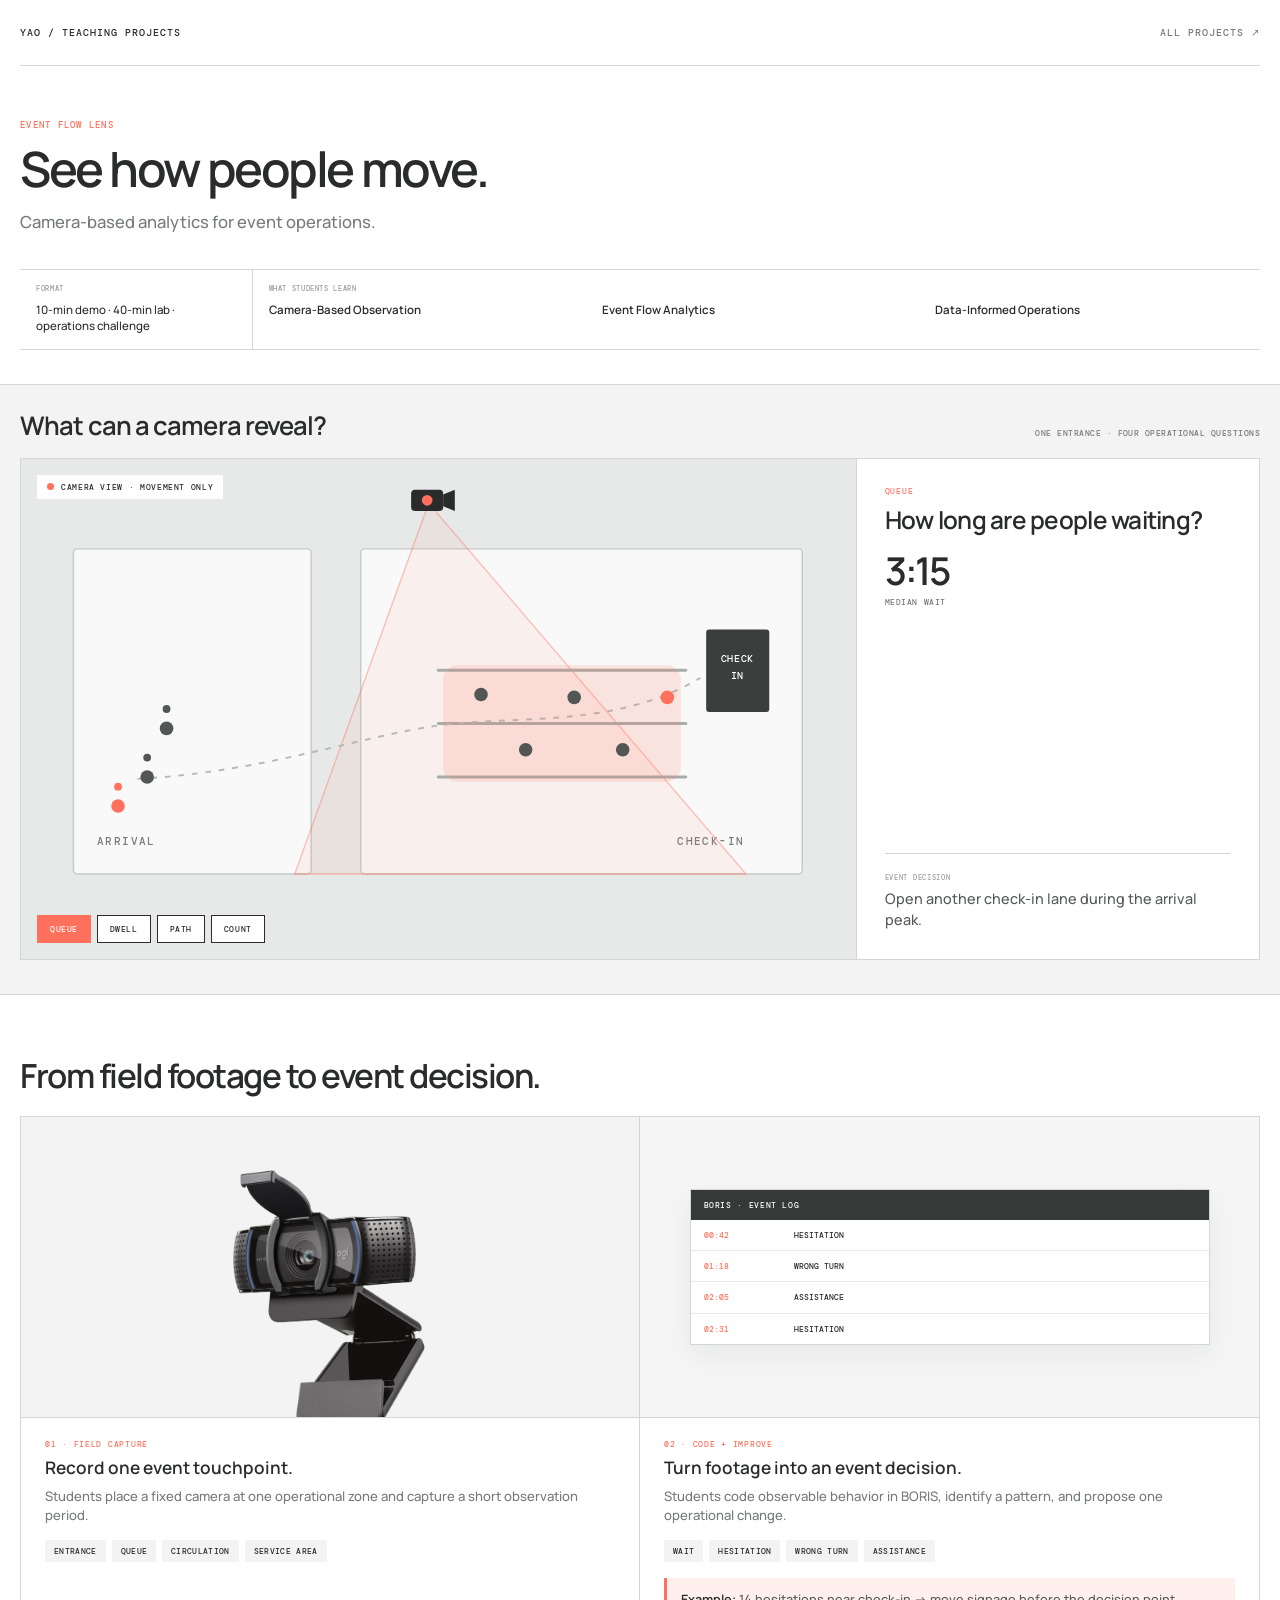
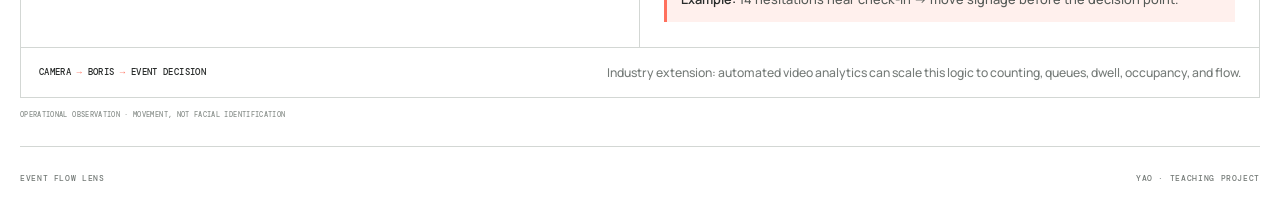
==== commit 02d1b1f2: "TryFIna" ====
--- a/event-flow-lens/index.html
+++ b/event-flow-lens/index.html
@@ -60,9 +60,9 @@
     h1{
       margin:0;
       max-width:800px;
-      font-size:clamp(2.7rem,5vw,4.8rem);
-      line-height:.96;
-      letter-spacing:-.06em;
+      font-size:clamp(2.15rem,3.8vw,3.7rem);
+      line-height:.98;
+      letter-spacing:-.05em;
       font-weight:600;
       color:var(--ink);
     }
@@ -114,9 +114,9 @@
     .software h2,
     .applications h2{
       margin:0;
-      font-size:clamp(1.5rem,2.6vw,2.35rem);
-      line-height:1;
-      letter-spacing:-.045em;
+      font-size:clamp(1.3rem,2vw,1.9rem);
+      line-height:1.05;
+      letter-spacing:-.035em;
       font-weight:600;
     }
     .section-head small{
@@ -206,17 +206,17 @@
     }
     .readout h3{
       margin:0;
-      font-size:clamp(1.45rem,2.5vw,2.25rem);
-      line-height:1.02;
-      letter-spacing:-.04em;
+      font-size:clamp(1.2rem,1.9vw,1.7rem);
+      line-height:1.08;
+      letter-spacing:-.03em;
       font-weight:600;
     }
     .metric-value{
       display:block;
-      margin-top:26px;
-      font-size:clamp(2.5rem,4.4vw,4.4rem);
-      line-height:.9;
-      letter-spacing:-.07em;
+      margin-top:20px;
+      font-size:clamp(1.9rem,3vw,3rem);
+      line-height:.95;
+      letter-spacing:-.055em;
       font-weight:600;
     }
     .metric-name{
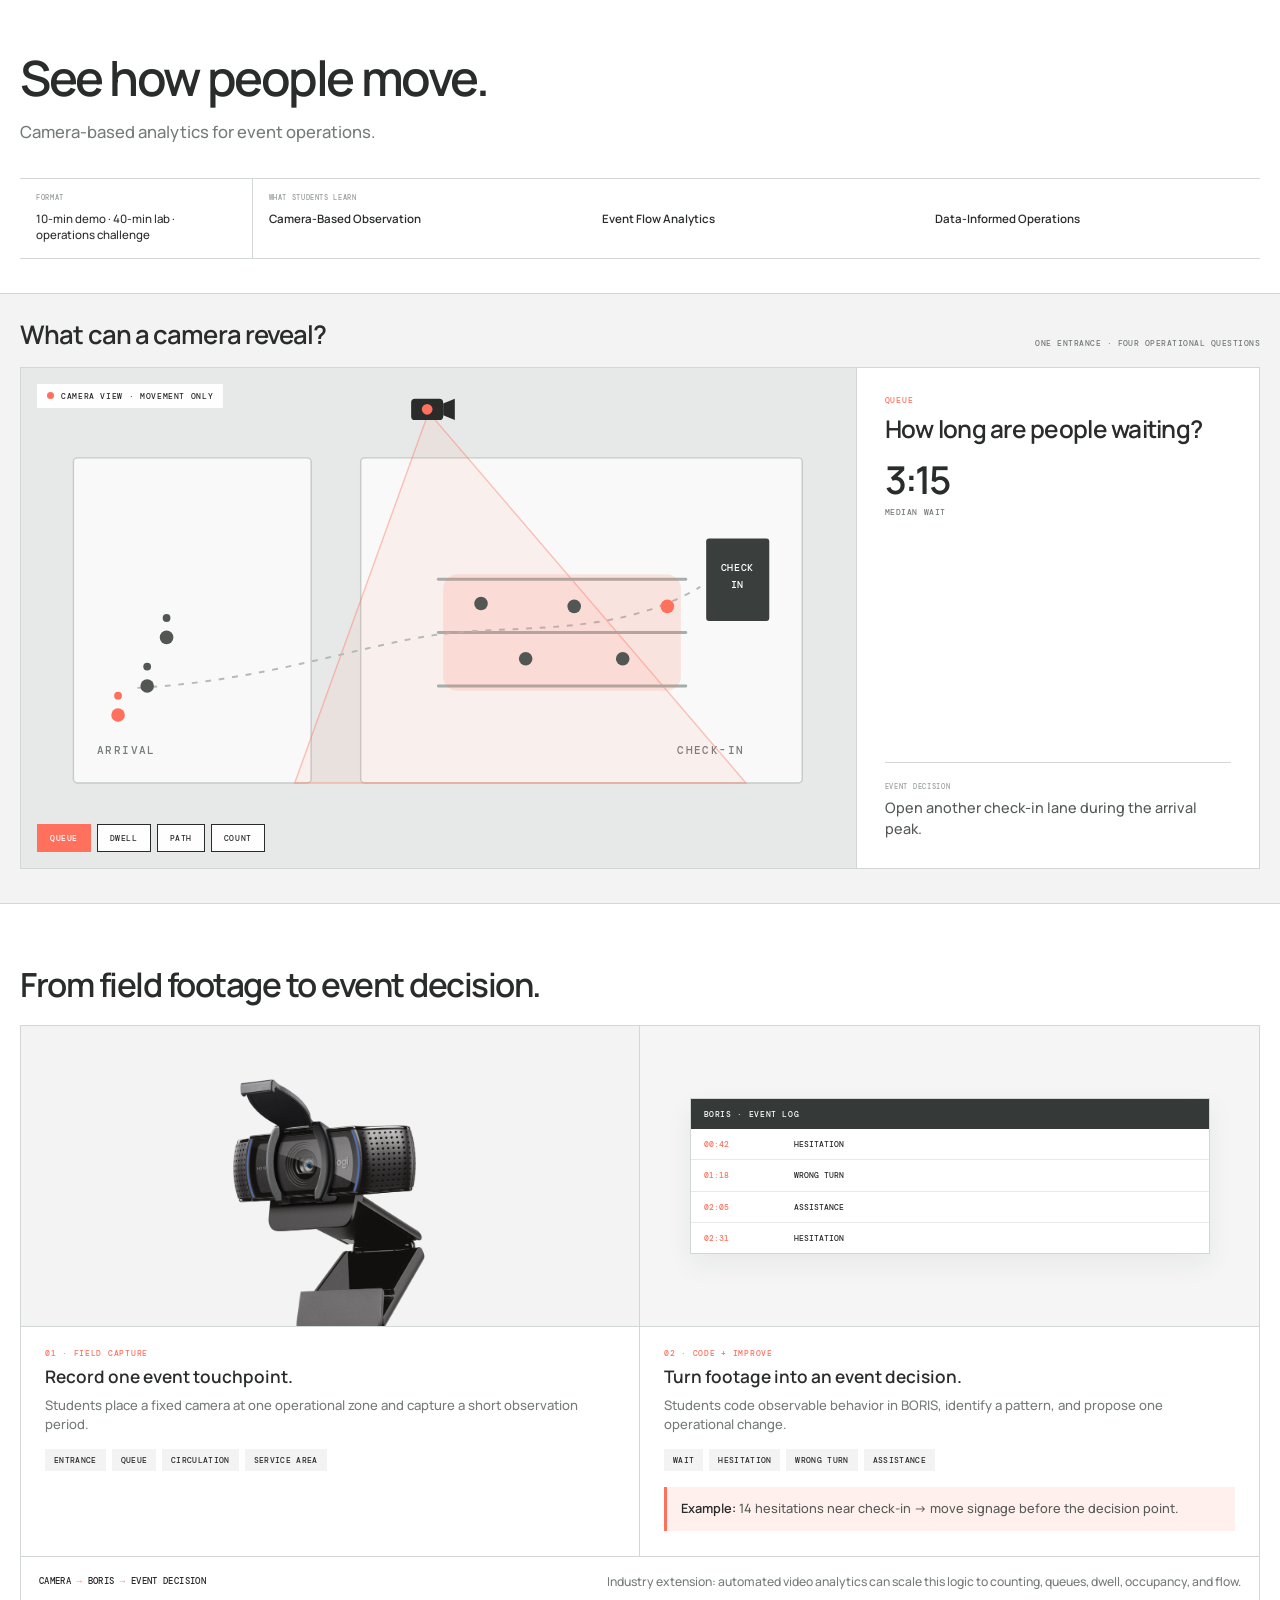
==== commit 717d4003: "Simplify Event Flow Lens framing" ====
--- a/event-flow-lens/index.html
+++ b/event-flow-lens/index.html
@@ -32,30 +32,8 @@
     button{cursor:pointer}
     .page{width:min(1320px,calc(100% - 40px));margin:auto}
 
-    .topbar{
-      height:66px;
-      display:flex;
-      align-items:center;
-      justify-content:space-between;
-      border-bottom:1px solid var(--line);
-    }
-    .brand,.back{
-      font:500 10px/1 DM Mono,monospace;
-      letter-spacing:.1em;
-      text-transform:uppercase;
-      text-decoration:none;
-    }
-    .back{color:var(--muted)}
-
     .hero{
       padding:54px 0 34px;
-    }
-    .eyebrow{
-      margin:0 0 14px;
-      color:var(--orange);
-      font:500 9px/1.2 DM Mono,monospace;
-      letter-spacing:.14em;
-      text-transform:uppercase;
     }
     h1{
       margin:0;
@@ -681,14 +659,6 @@
       font-size:.76rem;
       text-align:right;
     }
-    .privacy-note{
-      margin:12px 0 0;
-      color:#8b918d;
-      font:500 7px/1.45 DM Mono,monospace;
-      letter-spacing:.05em;
-      text-transform:uppercase;
-    }
-
     .industry{
       padding:0 0 62px;
     }
@@ -718,18 +688,6 @@
       text-transform:uppercase;
     }
     .boundary strong{color:#555b57;font-weight:500}
-    .footer{
-      height:62px;
-      display:flex;
-      align-items:center;
-      justify-content:space-between;
-      border-top:1px solid var(--line);
-      color:var(--muted);
-      font:500 8px/1 DM Mono,monospace;
-      letter-spacing:.08em;
-      text-transform:uppercase;
-    }
-
     @media(max-width:900px){
       .snapshot{grid-template-columns:1fr}
       .snapshot>div:first-child{border-right:0;border-bottom:1px solid var(--line)}
@@ -766,7 +724,7 @@
       .app:last-child{border-bottom:0}
       .mock-main{grid-template-columns:1fr}
       .mock-side{border-left:0;border-top:1px solid #d8dcda;display:grid;grid-template-columns:1fr 1fr}
-      .boundary,.footer{align-items:flex-start;flex-direction:column;height:auto;padding:20px 0}
+      .boundary{align-items:flex-start;flex-direction:column;height:auto;padding:20px 0}
     }
 
     @media(prefers-reduced-motion:reduce){
@@ -777,13 +735,7 @@
 
 <body>
   <div class="page">
-    <header class="topbar">
-      <a class="brand" href="../index.html">Yao / Teaching projects</a>
-      <a class="back" href="../index.html">All projects ↗</a>
-    </header>
-
     <section class="hero">
-      <p class="eyebrow">Event Flow Lens</p>
       <h1>See how people move.</h1>
       <p class="hero-copy">Camera-based analytics for event operations.</p>
     </section>
@@ -952,14 +904,7 @@
         </p>
       </div>
 
-      <p class="privacy-note">Operational observation · movement, not facial identification</p>
     </section>
-
-
-    <footer class="footer">
-      <span>Event Flow Lens</span>
-      <span>Yao · Teaching project</span>
-    </footer>
   </main>
 
   <script>
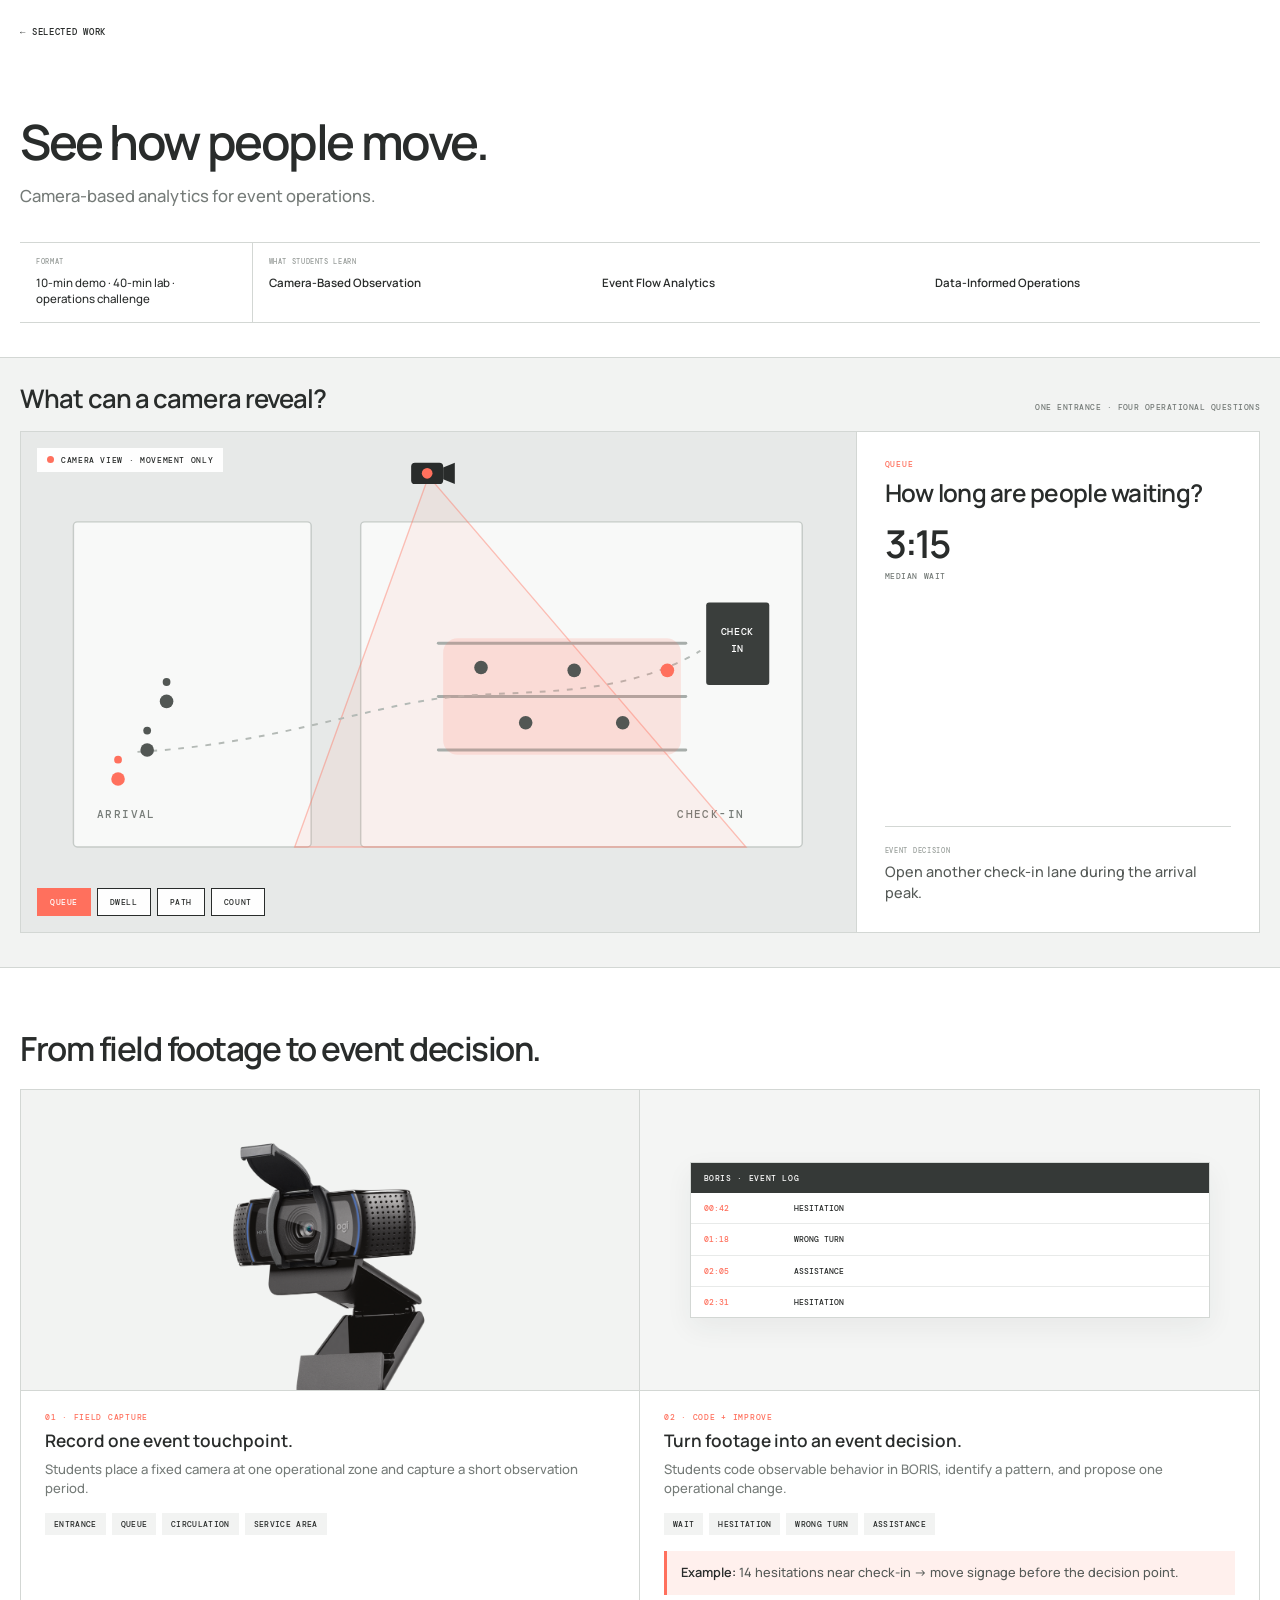
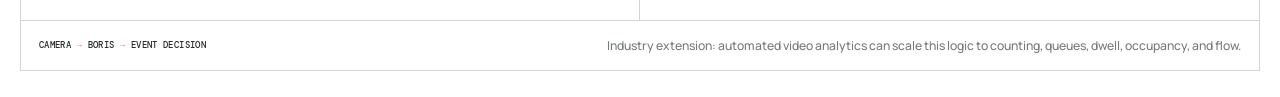
==== commit cfbd9157: "Unify project return links" ====
--- a/event-flow-lens/index.html
+++ b/event-flow-lens/index.html
@@ -31,6 +31,10 @@
     button,a{font:inherit;color:inherit}
     button{cursor:pointer}
     .page{width:min(1320px,calc(100% - 40px));margin:auto}
+
+    .topbar{height:64px;display:flex;align-items:center}
+    .selected-work{color:inherit;text-decoration:none;white-space:nowrap;font:500 9px/1 DM Mono,monospace;text-transform:uppercase;letter-spacing:.08em}
+    .selected-work:hover,.selected-work:focus-visible{text-decoration:underline;text-underline-offset:4px;outline:0}
 
     .hero{
       padding:54px 0 34px;
@@ -735,6 +739,10 @@
 
 <body>
   <div class="page">
+    <header class="topbar">
+      <a class="selected-work" href="../index.html">← Selected work</a>
+    </header>
+
     <section class="hero">
       <h1>See how people move.</h1>
       <p class="hero-copy">Camera-based analytics for event operations.</p>
